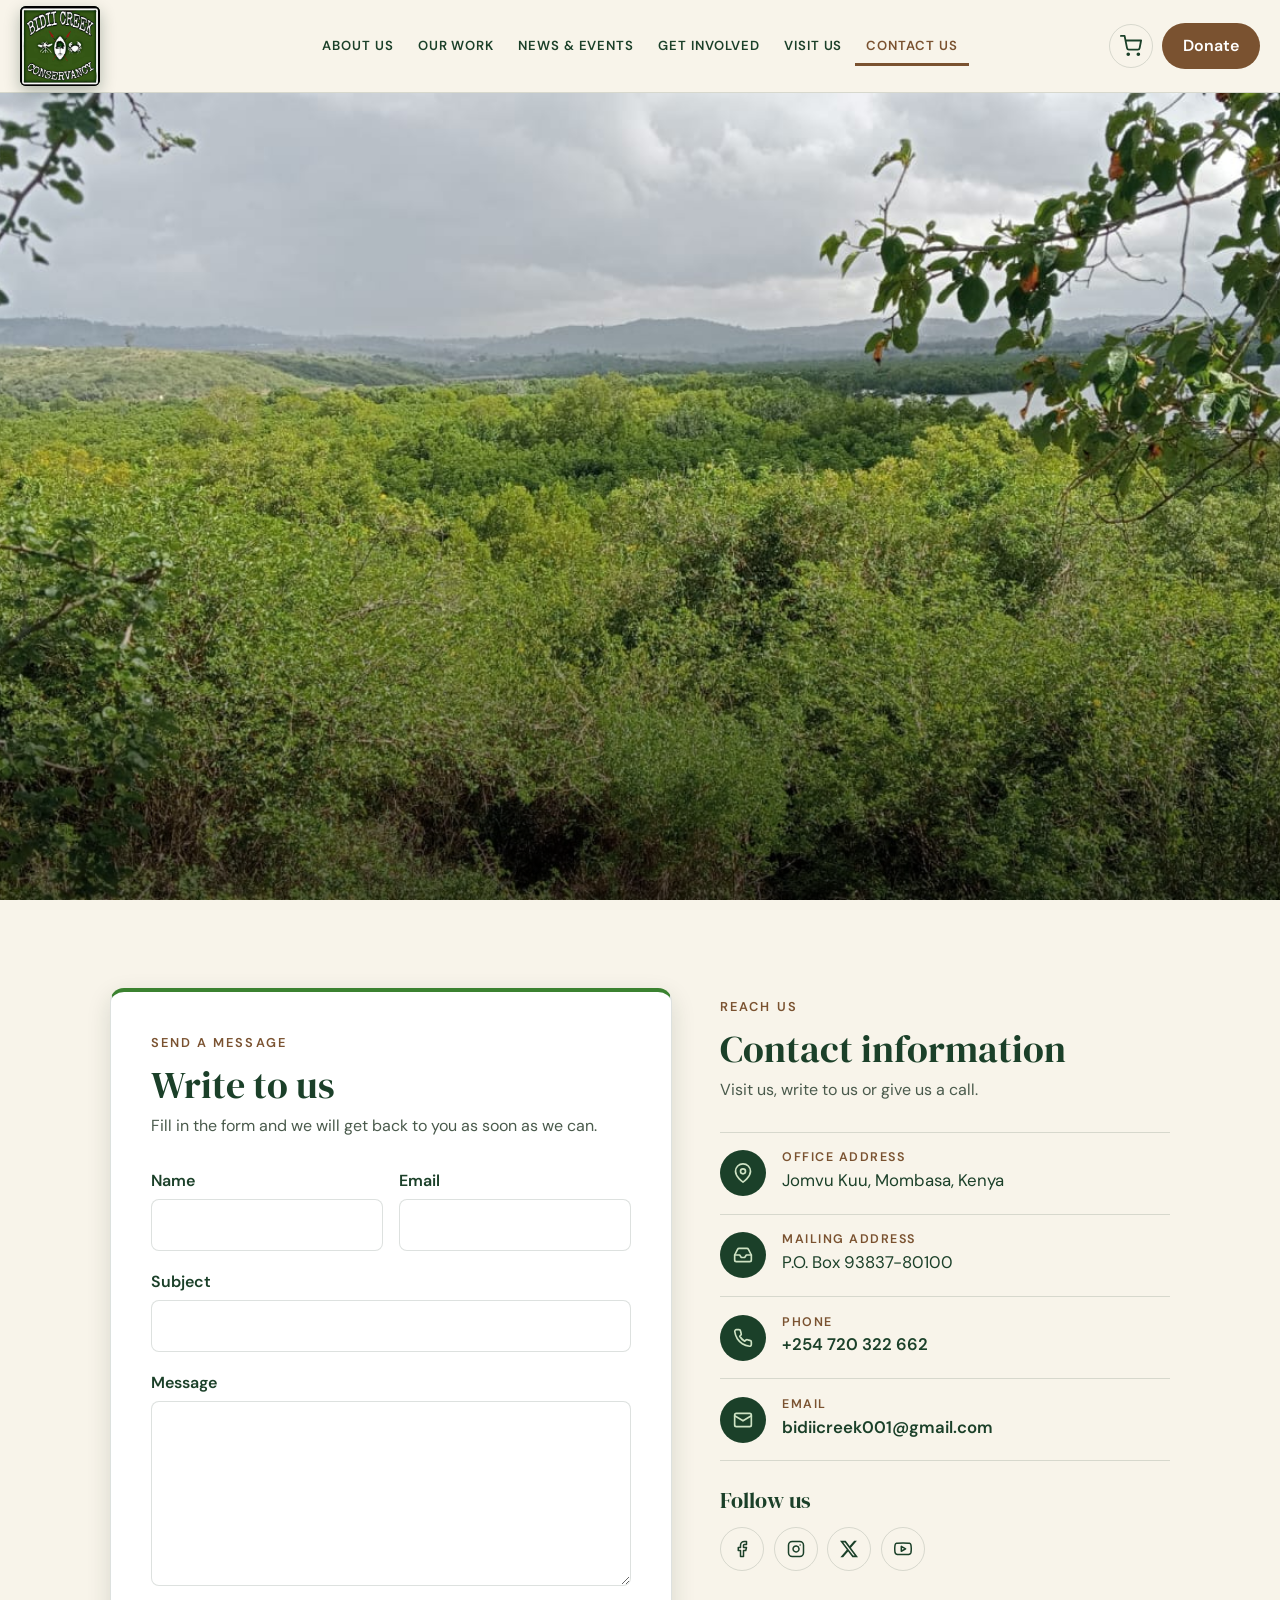
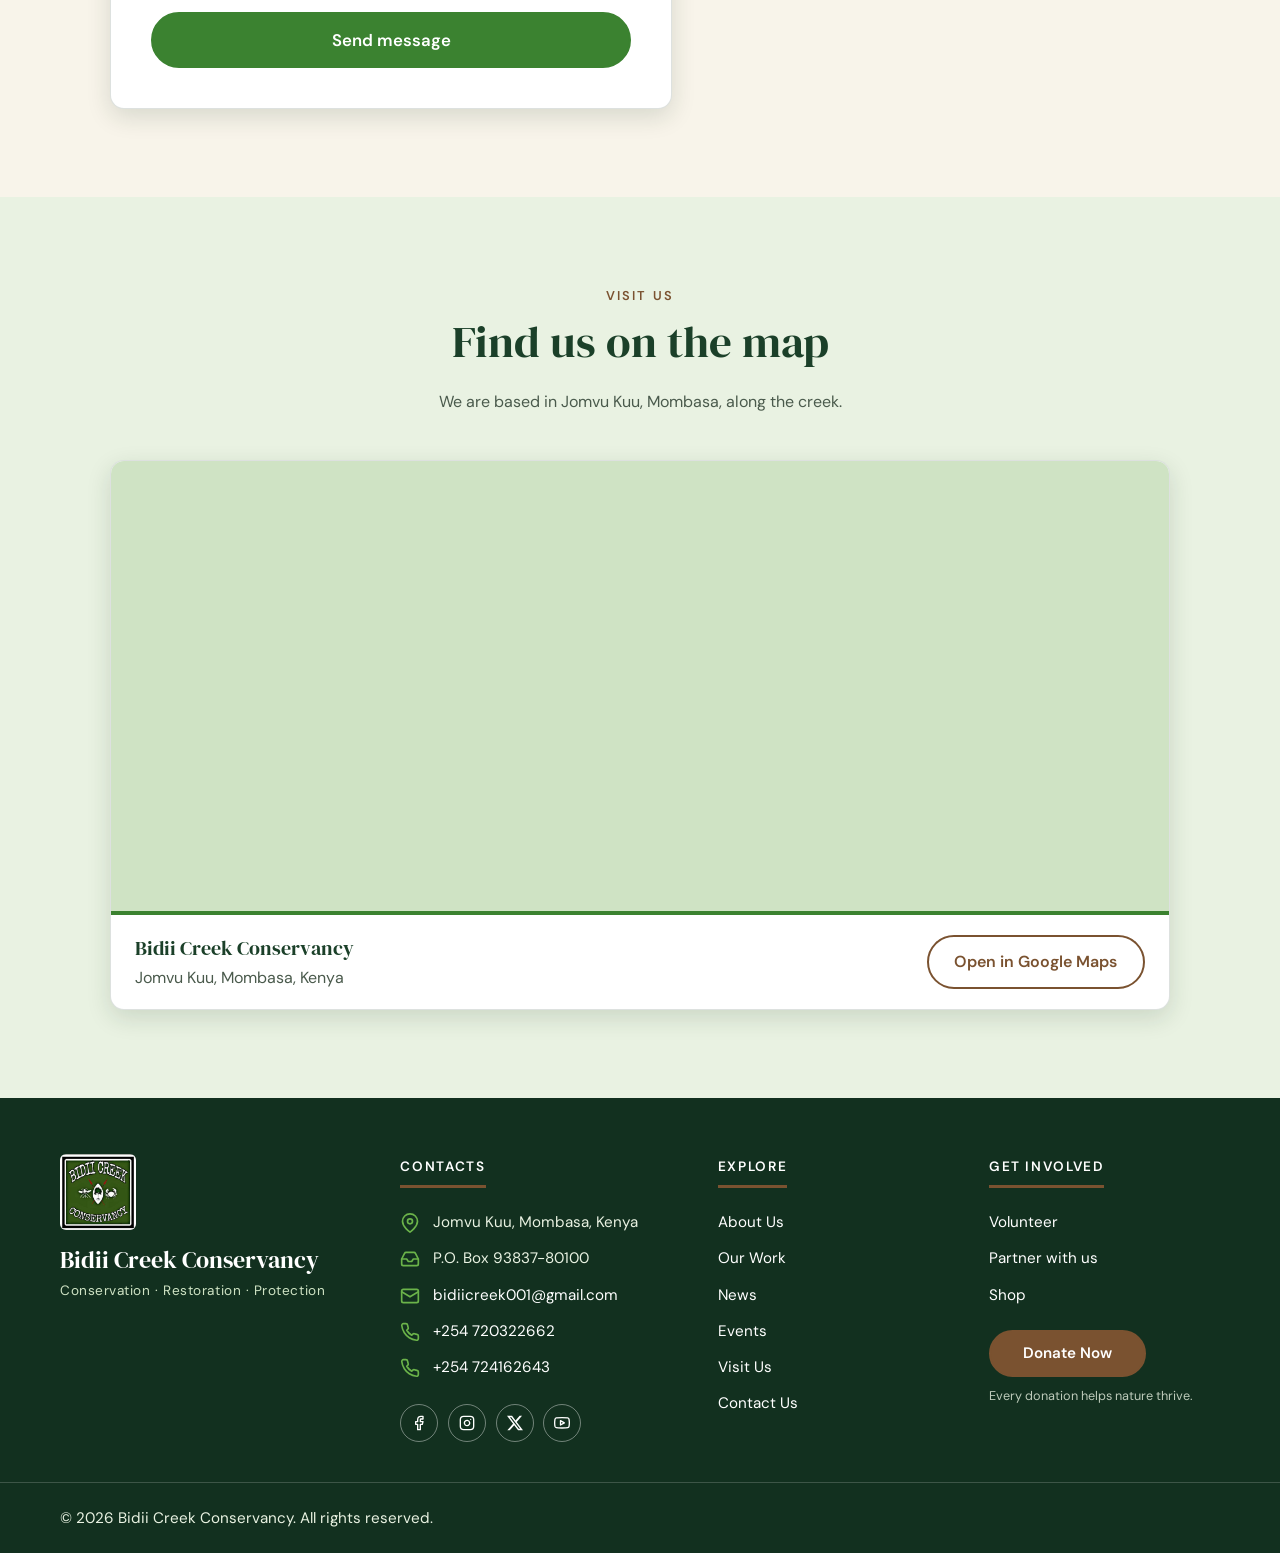
==== Pages/contact.html @ bdbdb1b0 "Add admin panel" ====
<!DOCTYPE html>
<html lang="en">
<head>
<meta charset="UTF-8">
<meta name="viewport" content="width=device-width, initial-scale=1">
<link rel="icon" href="../Images/Logo.jpeg" type="image/jpeg">
<title>Contact Us | Bidii Creek Conservancy</title>
<meta name="description" content="Get in touch with Bidii Creek Conservancy in Jomvu Kuu, Mombasa: send a message, call, email or find us on the map.">
<link rel="preconnect" href="https://fonts.googleapis.com">
<link rel="preconnect" href="https://fonts.gstatic.com" crossorigin>
<link href="https://fonts.googleapis.com/css2?family=DM+Sans:ital,opsz,wght@0,9..40,400;0,9..40,500;0,9..40,600;0,9..40,700;1,9..40,400&family=DM+Serif+Display:ital@0;1&display=swap" rel="stylesheet">
<link rel="stylesheet" href="../Bidii style.css">
<link rel="stylesheet" href="../CSS/contact.css">
</head>
<body>

<!-- Header is filled in by Bidii-script.js (same menu on every page) -->
<header class="site"></header>

<main id="main">

  <!-- ===================================================
       1. HERO (full screen, styled in Bidii-style.css)
       =================================================== -->
  <section class="page-hero" style="background-image: url('../Images/Heros slideshows/H\ index8.jpg');" aria-label="Contact us hero image">
  </section>


  <!-- ===================================================
       2. WRITE TO US (left) + CONTACT INFORMATION (right)
       =================================================== -->
  <section class="section" id="contact" aria-label="Contact us">
    <div class="container">
      <div class="contact-split">

        <!-- LEFT: message form -->
        <div class="form-card" id="write">
          <p class="eyebrow">Send a message</p>
          <h2>Write to us</h2>
          <p class="lead">Fill in the form and we will get back to you as soon as we can.</p>

          <form id="contactForm" novalidate>
            <div class="form-grid">
              <div class="field">
                <label for="cName">Name</label>
                <input id="cName" name="name" type="text" autocomplete="name" required>
              </div>
              <div class="field">
                <label for="cEmail">Email</label>
                <input id="cEmail" name="email" type="email" autocomplete="email" required>
              </div>
              <div class="field wide">
                <label for="cSubject">Subject</label>
                <input id="cSubject" name="subject" type="text" required>
              </div>
              <div class="field wide">
                <label for="cMessage">Message</label>
                <textarea id="cMessage" name="message" rows="6" required></textarea>
              </div>
            </div>

            <!-- Spam trap: real visitors never see or fill this -->
            <div class="hp" aria-hidden="true">
              <label>Leave this empty <input id="cWebsite" name="website" tabindex="-1" autocomplete="off"></label>
            </div>

            <button type="submit" class="btn green send-btn" id="cSend">Send message</button>
          </form>

          <div class="form-status" id="cStatus" role="status" aria-live="polite" tabindex="-1" hidden></div>
        </div>

        <!-- RIGHT: contact information
             EDIT: these details (they are also in the footer, in Bidii-script.js) -->
        <aside class="contact-info" id="info" aria-labelledby="info-title">
          <p class="eyebrow">Reach us</p>
          <h2 id="info-title">Contact information</h2>
          <p class="lead">Visit us, write to us or give us a call.</p>

          <ul class="info-list">
            <li class="info-item">
              <span class="info-icon"><svg viewBox="0 0 24 24" fill="none" stroke="currentColor" stroke-width="2" stroke-linecap="round" stroke-linejoin="round" aria-hidden="true"><path d="M21 10c0 7-9 13-9 13s-9-6-9-13a9 9 0 0 1 18 0z"/><circle cx="12" cy="10" r="3"/></svg></span>
              <div>
                <h3>Office address</h3>
                <p>Jomvu Kuu, Mombasa, Kenya</p>
              </div>
            </li>
            <li class="info-item">
              <span class="info-icon"><svg viewBox="0 0 24 24" fill="none" stroke="currentColor" stroke-width="2" stroke-linecap="round" stroke-linejoin="round" aria-hidden="true"><path d="M22 12h-6l-2 3h-4l-2-3H2"/><path d="M5.45 5.11 2 12v6a2 2 0 0 0 2 2h16a2 2 0 0 0 2-2v-6l-3.45-6.89A2 2 0 0 0 16.76 4H7.24a2 2 0 0 0-1.79 1.11z"/></svg></span>
              <div>
                <h3>Mailing address</h3>
                <p>P.O. Box 93837-80100</p>
              </div>
            </li>
            <li class="info-item">
              <span class="info-icon"><svg viewBox="0 0 24 24" fill="none" stroke="currentColor" stroke-width="2" stroke-linecap="round" stroke-linejoin="round" aria-hidden="true"><path d="M22 16.92v3a2 2 0 0 1-2.18 2 19.79 19.79 0 0 1-8.63-3.07 19.5 19.5 0 0 1-6-6 19.79 19.79 0 0 1-3.07-8.67A2 2 0 0 1 4.11 2h3a2 2 0 0 1 2 1.72 12.84 12.84 0 0 0 .7 2.81 2 2 0 0 1-.45 2.11L8.09 9.91a16 16 0 0 0 6 6l1.27-1.27a2 2 0 0 1 2.11-.45 12.84 12.84 0 0 0 2.81.7A2 2 0 0 1 22 16.92z"/></svg></span>
              <div>
                <h3>Phone</h3>
                <p><a href="tel:+254720322662">+254 720 322 662</a></p>
              </div>
            </li>
            <li class="info-item">
              <span class="info-icon"><svg viewBox="0 0 24 24" fill="none" stroke="currentColor" stroke-width="2" stroke-linecap="round" stroke-linejoin="round" aria-hidden="true"><rect x="2" y="4" width="20" height="16" rx="2"/><path d="m22 7-10 6L2 7"/></svg></span>
              <div>
                <h3>Email</h3>
                <p><a href="mailto:bidiicreek001@gmail.com" id="contactEmail">bidiicreek001@gmail.com</a></p>
              </div>
            </li>
          </ul>

          <div class="socials">
            <h3>Follow us</h3>
            <div class="social-row">
              <a href="https://www.facebook.com/share/1G1g6UHspr/" target="_blank" rel="noopener" aria-label="Facebook">
                <svg viewBox="0 0 24 24" fill="none" stroke="currentColor" stroke-width="2" stroke-linecap="round" stroke-linejoin="round" aria-hidden="true"><path d="M18 2h-3a5 5 0 0 0-5 5v3H7v4h3v8h4v-8h3l1-4h-4V7a1 1 0 0 1 1-1h3z"/></svg>
              </a>
              <a href="https://www.instagram.com/bidii_creek_conservancy" target="_blank" rel="noopener" aria-label="Instagram">
                <svg viewBox="0 0 24 24" fill="none" stroke="currentColor" stroke-width="2" stroke-linecap="round" stroke-linejoin="round" aria-hidden="true"><rect x="2" y="2" width="20" height="20" rx="5"/><path d="M16 11.37A4 4 0 1 1 12.63 8 4 4 0 0 1 16 11.37z"/><path d="M17.5 6.5h.01"/></svg>
              </a>
              <a href="https://x.com/BidiiCreek" target="_blank" rel="noopener" aria-label="X">
                <svg viewBox="0 0 24 24" aria-hidden="true"><path fill="currentColor" d="M18.901 1.153h3.68l-8.04 9.19L24 22.846h-7.406l-5.8-7.584-6.638 7.584H.474l8.6-9.83L0 1.154h7.594l5.243 6.932ZM17.61 20.644h2.039L6.486 3.24H4.298Z"/></svg>
              </a>
              <a href="https://youtube.com/@bidiicreek" target="_blank" rel="noopener" aria-label="YouTube">
                <svg viewBox="0 0 24 24" fill="none" stroke="currentColor" stroke-width="2" stroke-linecap="round" stroke-linejoin="round" aria-hidden="true"><path d="M22.54 6.42a2.78 2.78 0 0 0-1.94-2C18.88 4 12 4 12 4s-6.88 0-8.6.46a2.78 2.78 0 0 0-1.94 2A29 29 0 0 0 1 11.75a29 29 0 0 0 .46 5.33A2.78 2.78 0 0 0 3.4 19c1.72.46 8.6.46 8.6.46s6.88 0 8.6-.46a2.78 2.78 0 0 0 1.94-2 29 29 0 0 0 .46-5.25 29 29 0 0 0-.46-5.33z"/><path d="m9.75 15.02 5.75-3.27-5.75-3.27z"/></svg>
              </a>
            </div>
          </div>
        </aside>

      </div>
    </div>
  </section>


  <!-- ===================================================
       3. LOCATION AND MAP
       EDIT: to pin your exact spot, open Google Maps, find the
       office, choose Share > Embed a map, and paste its src below.
       =================================================== -->
  <section class="section alt" id="location" aria-labelledby="map-title">
    <div class="container">

      <div class="section-head">
        <p class="eyebrow">Visit us</p>
        <h2 id="map-title">Find us on the map</h2>
        <p>We are based in Jomvu Kuu, Mombasa, along the creek.</p>
      </div>

      <div class="map-card">
        <iframe
          class="map-frame"
          title="Map showing Bidii Creek Conservancy in Jomvu Kuu, Mombasa"
          src="https://maps.app.goo.gl/55TT4dDpk4FAr58h6"
          loading="lazy"
          referrerpolicy="no-referrer-when-downgrade"
          allowfullscreen></iframe>
        <div class="map-bar">
          <p><strong>Bidii Creek Conservancy</strong><br>Jomvu Kuu, Mombasa, Kenya</p>
          <a class="btn outline" href="https://maps.app.goo.gl/55TT4dDpk4FAr58h6" target="_blank" rel="noopener">Open in Google Maps</a>
        </div>
      </div>

    </div>
  </section>

</main>

<!-- Footer is added by Bidii-script.js (same footer on every page) -->

<script src="../Bidii script.js"></script>
<script>
/* ==========================================================
   CONTACT PAGE SCRIPT
   Checks the message form, then sends it.
   ========================================================== */
(function () {
  "use strict";

  /* The address messages go to (keep it the same as the email above) */
  var EMAIL = "bidiicreek001@gmail.com";

  /* Optional: paste a form-service address here (for example a Formspree
     endpoint like "https://formspree.io/f/xxxxxxx") so messages arrive in your
     inbox directly. While it is empty, the form opens the visitor's email app. */
  var FORM_ENDPOINT = "";

  function $(id) { return document.getElementById(id); }

  var form = $("contactForm");
  var statusBox = $("cStatus");
  var sendBtn = $("cSend");

  /* ---------- Messages ---------- */
  function showStatus(message, isError) {
    statusBox.textContent = message;
    statusBox.classList.toggle("error", !!isError);
    statusBox.hidden = false;
    statusBox.focus({ preventScroll: true });
  }

  /* Error message under a field (same style as the shop and donate pages) */
  function setError(input, message) {
    var field = input.closest(".field");
    var old = field.querySelector(".msg");
    if (old) old.remove();
    field.classList.toggle("error", !!message);
    input.setAttribute("aria-invalid", message ? "true" : "false");
    if (message) {
      var msg = document.createElement("div");
      msg.className = "msg";
      msg.id = input.id + "-error";
      msg.textContent = message;
      field.appendChild(msg);
      input.setAttribute("aria-describedby", msg.id);
    } else {
      input.removeAttribute("aria-describedby");
    }
  }

  /* Clear a field's error as soon as it is fixed */
  form.addEventListener("input", function (e) {
    var field = e.target.closest(".field");
    if (field && field.classList.contains("error")) setError(e.target, "");
  });

  /* ---------- Send ---------- */
  form.addEventListener("submit", function (e) {
    e.preventDefault();
    statusBox.hidden = true;

    var f = form.elements;
    var data = {
      name: f["name"].value.trim(),
      email: f["email"].value.trim(),
      subject: f["subject"].value.trim(),
      message: f["message"].value.trim()
    };

    var ok = true;
    function check(input, isBad, message) {
      setError(input, isBad ? message : "");
      if (isBad) ok = false;
    }
    check(f["name"], data.name.length < 2, "Please enter your name.");
    check(f["email"], !/^[^\s@]+@[^\s@]+\.[^\s@]+$/.test(data.email), "Please enter a valid email address.");
    check(f["subject"], !data.subject, "Please add a subject.");
    check(f["message"], data.message.length < 10, "Please write a message (at least 10 characters).");
    if (!ok) { form.querySelector("[aria-invalid='true']").focus(); return; }

    // Spam trap: bots fill the hidden field. Pretend it worked and drop it.
    if (f["website"].value) { showStatus("Thank you! Your message has been sent."); form.reset(); return; }

    // No form service yet: open the visitor's email app with the message ready
    if (!FORM_ENDPOINT) {
      window.location.href = "mailto:" + EMAIL +
        "?subject=" + encodeURIComponent(data.subject) +
        "&body=" + encodeURIComponent(data.message + "\n\n- " + data.name + " (" + data.email + ")");
      showStatus("Your email app should now open with your message ready to send. If nothing happens, please email us directly at " + EMAIL + ".");
      return;
    }

    // Form service connected: send the message straight to the inbox
    sendBtn.disabled = true;
    sendBtn.textContent = "Sending…";
    fetch(FORM_ENDPOINT, {
      method: "POST",
      headers: { "Accept": "application/json", "Content-Type": "application/json" },
      body: JSON.stringify(data)
    }).then(function (r) {
      if (!r.ok) throw new Error("bad response");
      showStatus("Thank you, " + data.name.split(" ")[0] + "! Your message has been sent and we will reply soon.");
      form.reset();
    }).catch(function () {
      showStatus("Sorry, we could not send your message. Please try again, or email us at " + EMAIL + ".", true);
    }).then(function () {
      sendBtn.disabled = false;
      sendBtn.textContent = "Send message";
    });
  });
})();
</script>
</body>
</html>
---- Bidii style.css ----
/* ==========================================================
   Bidii Creek Conservancy – shared stylesheet
   Fonts:   DM Serif Display (headings), DM Sans (body)
   Palette: forest green, leaf green, soft green,
            warm off-white, earthy brown
   ========================================================== */

:root {
  /* Forest green */
  --forest-900: #12301f;
  --forest-800: #1b4029;
  --forest-700: #23512f;
  /* Leaf green */
  --leaf: #3b8230;
  --leaf-bright: #6bb34a;
  /* Soft green */
  --mint: #cfe3c4;
  --mint-soft: #e9f2e2;
  /* Earthy brown */
  --bark: #7a5230;
  --bark-dark: #5f3e22;
  --clay: #a8743f;
  /* Warm off-white */
  --paper: #f8f4ea;
  --white: #ffffff;

  --ink: #1c2a1f;
  --ink-soft: #4a5a4c;
  --line: rgba(18, 48, 31, .14);

  --font-head: "DM Serif Display", Georgia, serif;
  --font-body: "DM Sans", system-ui, sans-serif;
  --header-h: 92px;
  --radius: 10px;
  --shadow: 0 8px 24px rgba(18, 48, 31, .14);

  /* Every hero (home slideshow, page heroes, shop) fills the screen below the header */
  --hero-h: calc(100vh - var(--header-h) - 1px);
  --hero-h-mobile: calc(100svh - var(--header-h) - 1px);   /* allows for phone address bars */
  --hero-min: 480px;                                      /* never shorter than this */
}

*, *::before, *::after { box-sizing: border-box; }
html { scroll-behavior: smooth; scroll-padding-top: calc(var(--header-h) + 12px); }
body {
  margin: 0;
  font-family: var(--font-body);
  font-size: 1rem;
  line-height: 1.65;
  color: var(--ink);
  background: var(--paper);
}
img { max-width: 100%; display: block; }
a { color: var(--forest-700); }
[hidden] { display: none !important; }   /* anything the scripts hide stays hidden */
h1, h2, h3, h4 {
  font-family: var(--font-head); font-weight: 400;
  line-height: 1.15; color: var(--forest-800); margin: 0 0 .5em;
}
p { margin: 0 0 1em; }

:focus-visible { outline: 3px solid var(--clay); outline-offset: 3px; }

.skip-link {
  position: absolute; left: 12px; top: -60px; z-index: 200;
  background: var(--bark); color: var(--white);
  padding: .6rem 1rem; border-radius: 0 0 var(--radius) var(--radius);
  text-decoration: none; transition: top .2s;
}
.skip-link:focus { top: 0; }

.sr-only {
  position: absolute; width: 1px; height: 1px; padding: 0; margin: -1px;
  overflow: hidden; clip: rect(0 0 0 0); white-space: nowrap; border: 0;
}

/* ---------- Header & navigation ---------- */
header.site {
  position: sticky; top: 0; z-index: 100;
  min-height: calc(var(--header-h) + 1px);  /* stops the page jumping while the header loads */
  background: var(--paper);
  border-bottom: 1px solid var(--line);
  transition: box-shadow .25s;
}
header.site.scrolled { box-shadow: var(--shadow); }

.nav {
  max-width: 1280px; margin: 0 auto;
  min-height: var(--header-h);
  padding: 0 1.25rem;
  display: flex; align-items: center; gap: 1.25rem;
}
.brand {
  display: flex; align-items: center; align-self: stretch;
  margin-right: auto;
}
.logo-circle {
  width: 80px; height: 80px; margin: 6px 0; flex: none;
  border-radius: 6px; overflow: hidden;
  background: var(--forest-900);
  box-shadow: 0 6px 16px rgba(18, 48, 31, .3);
  display: grid; place-items: center;
}
.brand-icon {
  width: 100%; height: 100%; object-fit: cover;
  transform: scale(1.08);       /* trims the white margin around the logo */
}

.nav-menu ul { list-style: none; margin: 0; padding: 0; }
#navMenu { display: flex; align-items: center; gap: .1rem; }
#navMenu > li { position: relative; }
#navMenu a.link {
  display: block; padding: .6rem .7rem;
  font-family: var(--font-body); font-weight: 600; font-size: .82rem;
  letter-spacing: .07em; text-decoration: none; white-space: nowrap;
  color: var(--forest-800); border-radius: 6px;
  transition: color .2s, background .2s;
}
#navMenu a.link:hover { color: var(--bark); background: var(--mint-soft); }
#navMenu a.link.active { color: var(--bark); box-shadow: inset 0 -3px 0 var(--bark); border-radius: 0; }

.dropdown-menu {
  position: absolute; left: 0; top: 100%;
  min-width: 230px; padding: .5rem 0 !important;
  background: var(--white); border: 1px solid var(--line);
  border-top: 3px solid var(--leaf);
  border-radius: 0 0 var(--radius) var(--radius);
  box-shadow: var(--shadow);
  opacity: 0; visibility: hidden; transform: translateY(8px);
  transition: opacity .2s, transform .2s, visibility .2s;
}
#navMenu li:hover > .dropdown-menu,
#navMenu li:focus-within > .dropdown-menu,
#navMenu li.open > .dropdown-menu { opacity: 1; visibility: visible; transform: none; }
#navMenu .dropdown-menu a.link {
  font-weight: 500; font-size: .93rem; letter-spacing: 0;
  padding: .5rem 1rem; border-radius: 0;
}

/* Shop + Donate group (top right) */
.nav-actions { display: flex; align-items: center; gap: .6rem; }

.cart-btn {
  position: relative; width: 44px; height: 44px; border-radius: 50%;
  display: grid; place-items: center;
  color: var(--forest-800); border: 1.5px solid var(--line);
  transition: background .2s, color .2s, border-color .2s;
}
.cart-btn:hover { background: var(--mint-soft); color: var(--bark); border-color: var(--bark); }
.cart-btn svg { width: 22px; height: 22px; }
.cart-count {
  position: absolute; top: -5px; right: -5px;
  min-width: 20px; height: 20px; padding: 0 5px; border-radius: 999px;
  background: var(--bark); color: var(--white);
  font: 600 .72rem/20px var(--font-body); text-align: center;
  border: 2px solid var(--paper); box-sizing: content-box;
}

.donate-btn {
  background: var(--bark); color: var(--white);
  padding: .6rem 1.3rem; border-radius: 999px;
  font-family: var(--font-body); font-weight: 600; text-decoration: none;
  transition: background .2s, transform .2s;
}
.donate-btn:hover { background: var(--bark-dark); transform: translateY(-1px); }

.nav-toggle {
  display: none; width: 44px; height: 44px; padding: 0;
  background: none; border: 0; cursor: pointer;
  flex-direction: column; justify-content: center; align-items: center; gap: 5px;
}
.nav-toggle span {
  width: 24px; height: 2px; background: var(--forest-800); border-radius: 2px;
  transition: transform .25s, opacity .2s;
}
.nav-toggle[aria-expanded="true"] span:nth-child(1) { transform: translateY(7px) rotate(45deg); }
.nav-toggle[aria-expanded="true"] span:nth-child(2) { opacity: 0; }
.nav-toggle[aria-expanded="true"] span:nth-child(3) { transform: translateY(-7px) rotate(-45deg); }

/* Desktop: logo left, menu centred, Shop + Donate right */
@media (min-width: 1081px) {
  .nav {
    display: grid;
    grid-template-columns: 1fr auto 1fr;
    align-items: center;
  }
  .brand { justify-self: start; margin-right: 0; }
  .nav-menu { justify-self: center; }
  .nav-actions { justify-self: end; }
  /* GET INVOLVED is near the right edge: open its dropdown leftwards */
  #navMenu > li:nth-last-child(-n+3) > .dropdown-menu { left: auto; right: 0; }
}

/* Mobile and tablet menu (keep 1080px in step with mobileQuery in Bidii-script.js) */
@media (max-width: 1080px) {
  :root { --header-h: 78px; }
  .nav { gap: .75rem; }
  .logo-circle { width: 70px; height: 70px; margin: 4px 0; }
  .nav-toggle { display: flex; order: 3; }
  .nav-actions { order: 2; }
  .donate-btn { padding: .5rem 1rem; }
  .nav-menu {
    position: absolute; top: 100%; left: 0; right: 0;
    background: var(--paper); border-bottom: 1px solid var(--line);
    max-height: 0; overflow: hidden; transition: max-height .35s ease;
  }
  .nav-menu.open { max-height: 80vh; overflow-y: auto; box-shadow: var(--shadow); }
  #navMenu { flex-direction: column; align-items: stretch; padding: .5rem 1.25rem 1rem; }
  #navMenu a.link { font-size: .9rem; padding: .75rem .8rem; }
  #navMenu a.link.active { box-shadow: none; background: var(--mint-soft); border-radius: 6px; }
  .dropdown-menu {
    position: static; opacity: 1; visibility: visible; transform: none;
    box-shadow: none; border: 0; border-left: 3px solid var(--mint);
    border-radius: 0; margin-left: .8rem; background: transparent;
    display: none;
  }
  #navMenu li.open > .dropdown-menu { display: block; }
  #navMenu li:hover > .dropdown-menu { display: none; }
  #navMenu li.open:hover > .dropdown-menu { display: block; }
}

/* ---------- Slideshow ---------- */
.slider { position: relative; background: var(--forest-900); }

.slides {
  position: relative; overflow: hidden;
  min-height: var(--hero-min);
  height: var(--hero-h);
  height: var(--hero-h-mobile);
}

.slide {
  position: absolute; inset: 0;
  opacity: 0; visibility: hidden;
  transition: opacity .9s ease, visibility .9s;
}
.slide.is-active { opacity: 1; visibility: visible; z-index: 1; }

.slide img { width: 100%; height: 100%; object-fit: cover; }
.slide::after {
  content: ""; position: absolute; inset: 0;
  background: linear-gradient(to top, rgba(0,0,0,.55) 0%, rgba(0,0,0,.25) 28%, rgba(0,0,0,0) 55%);
}

.slide-text {
  position: absolute; z-index: 2; left: 0; right: 0; bottom: 0;
  max-width: 1200px; margin: 0 auto;
  padding: 0 clamp(1.25rem, 6vw, 5rem) 5rem;
  color: var(--white);
  display: flex; flex-direction: column; align-items: flex-start; gap: .9rem;
}
.slide-text h1,
.slide-text h2 {
  margin: 0; color: var(--white);
  font-size: clamp(2.2rem, 5.5vw, 4.2rem); line-height: 1.05;
  text-shadow: 0 2px 12px rgba(0,0,0,.4);
}
.slide-text p {
  margin: 0; max-width: 40ch;
  font-size: clamp(1rem, 2vw, 1.25rem); line-height: 1.6;
  text-shadow: 0 1px 8px rgba(0,0,0,.4);
}
.slide-text .slide-eyebrow {
  max-width: none; font-size: .82rem; font-weight: 600;
  letter-spacing: .18em; text-transform: uppercase; color: var(--mint);
}
.slide-text .slide-tagline {
  font-family: var(--font-head); font-style: italic;
  font-size: clamp(1.25rem, 2.6vw, 1.8rem); line-height: 1.3; color: var(--mint);
}
.slide-text .slide-mission { max-width: 54ch; font-size: clamp(.98rem, 1.6vw, 1.12rem); }
.slide-text a {
  display: inline-block; margin-top: .5rem;
  background: var(--leaf); color: var(--white);
  padding: .8rem 1.8rem; border-radius: 999px; text-decoration: none;
  font-family: var(--font-body); font-weight: 600; line-height: 1.2;
  transition: background .2s, transform .2s;
}
.slide-text a:hover { background: var(--bark); transform: translateY(-2px); }

.sl-btn {
  position: absolute; z-index: 5; top: 50%; transform: translateY(-50%);
  width: 46px; height: 46px; border-radius: 50%;
  border: 2px solid rgba(255,255,255,.85); background: rgba(18,48,31,.45);
  font-size: 0; color: var(--white); cursor: pointer;
  transition: background .2s;
}
.sl-btn:hover { background: var(--bark); }
.sl-btn::before {
  content: ""; position: absolute; top: 50%; left: 50%;
  width: 11px; height: 11px;
  border-top: 2.5px solid currentColor; border-right: 2.5px solid currentColor;
}
.sl-prev { left: 14px; }
.sl-next { right: 14px; }
.sl-prev::before { transform: translate(-30%, -50%) rotate(-135deg); }
.sl-next::before { transform: translate(-70%, -50%) rotate(45deg); }

.sl-dots {
  position: absolute; z-index: 5; left: 0; right: 0; bottom: 1.5rem;
  display: flex; justify-content: center; gap: 14px;
}
.sl-dots button {
  width: 13px; height: 13px; padding: 0; border-radius: 50%;
  border: 2px solid var(--white); background: transparent; cursor: pointer;
  transition: background .2s, transform .2s;
}
.sl-dots button.is-active { background: var(--white); transform: scale(1.1); }

@media (max-width: 700px) {
  .sl-btn { display: none; }      /* swipe instead on phones */
  .slide-text { padding-bottom: 4rem; }
}

/* ---------- Quick actions ---------- */
.quick-actions {
  display: grid; grid-template-columns: repeat(3, 1fr);
  background: var(--mint);
}
.action-card { border-right: 1px solid rgba(18,48,31,.12); }
.action-card:last-child { border-right: 0; }
.action-card a {
  display: flex; flex-direction: column; align-items: center; justify-content: center;
  gap: .15rem; min-height: 160px; padding: 1.75rem 1rem; text-align: center;
  text-decoration: none; color: var(--forest-900);
  transition: background .25s, color .25s;
}
.action-card a:hover { background: var(--forest-700); color: var(--white); }
.action-card a:hover p { color: var(--mint-soft); }
.action-icon { display: grid; place-items: center; height: 40px; margin-bottom: .6rem; color: var(--leaf); }
.action-card a:hover .action-icon { color: var(--mint); }
.action-icon svg { width: 34px; height: 34px; }
.action-card h2 { font-size: 1.5rem; margin: 0; color: inherit; }
.action-card p { margin: 0; font-size: .95rem; color: var(--ink-soft); }

@media (max-width: 600px) {
  .action-card a { min-height: 130px; padding: 1.25rem .5rem; }
  .action-card h2 { font-size: 1.2rem; }
  .action-card p { font-size: .82rem; }
}

/* ---------- Shared building blocks ---------- */
.container { max-width: 1100px; margin: 0 auto; padding: 0 1.25rem; }
.section { padding: clamp(3rem, 7vw, 5.5rem) 0; }
.section.alt { background: var(--mint-soft); }

.eyebrow {
  margin: 0 0 .6rem; font-size: .8rem; font-weight: 600;
  letter-spacing: .16em; text-transform: uppercase; color: var(--bark);
}
.section h2,
.section-head h2 { font-size: clamp(1.9rem, 4vw, 2.8rem); }
.section-head { max-width: 640px; margin: 0 auto 2.75rem; text-align: center; }
.section-head p:last-child { margin-bottom: 0; color: var(--ink-soft); }
.section-head.on-dark h2 { color: var(--white); }
.section-head.on-dark .eyebrow { color: var(--mint); }
.section-foot { margin: 2.5rem 0 0; text-align: center; }

.date { display: block; margin-bottom: .35rem; font-size: .82rem; font-weight: 600; letter-spacing: .04em; color: var(--bark); }
.tag {
  display: inline-block; margin: 0 0 .7rem; padding: .2rem .7rem; border-radius: 999px;
  background: var(--mint-soft); color: var(--forest-700);
  font-size: .75rem; font-weight: 600; letter-spacing: .08em; text-transform: uppercase;
}
.more-link {
  display: inline-block; margin-top: 1.5rem; font-weight: 600;
  text-decoration: none; color: var(--forest-700);
  border-bottom: 2px solid var(--leaf-bright); padding-bottom: 2px;
  transition: color .2s, border-color .2s;
}
.more-link:hover { color: var(--bark); border-color: var(--bark); }

.card-grid { display: grid; gap: 1.5rem; grid-template-columns: repeat(auto-fit, minmax(250px, 1fr)); }
.card {
  background: var(--white); border: 1px solid var(--line);
  border-radius: var(--radius); padding: 1.5rem;
  transition: transform .2s, box-shadow .2s;
}
.card:hover { transform: translateY(-3px); box-shadow: var(--shadow); }
.card img { border-radius: 6px; margin-bottom: 1rem; width: 100%; aspect-ratio: 16/10; object-fit: cover; background: var(--mint); }
.card h3 { font-size: 1.35rem; }
.card p:last-child { margin-bottom: 0; }

.btn {
  display: inline-block; padding: .75rem 1.6rem; border-radius: 999px; border: 2px solid var(--bark);
  background: var(--bark); color: var(--white); font-family: var(--font-body); font-weight: 600;
  text-decoration: none; cursor: pointer; transition: background .2s, color .2s, border-color .2s;
}
.btn:hover { background: var(--bark-dark); border-color: var(--bark-dark); }
.btn.outline { background: transparent; color: var(--bark); }
.btn.outline:hover { background: var(--bark); color: var(--white); }
.btn.green { background: var(--leaf); border-color: var(--leaf); }
.btn.green:hover { background: var(--forest-700); border-color: var(--forest-700); }
.btn.light { background: var(--paper); border-color: var(--paper); color: var(--forest-800); }
.btn.light:hover { background: var(--mint); border-color: var(--mint); }
.btn.ghost { background: transparent; border-color: var(--paper); color: var(--paper); }
.btn.ghost:hover { background: var(--paper); color: var(--forest-800); }

/* ---------- Conservation statistics ---------- */
.stats {
  background: var(--forest-800); color: var(--white);
  padding: clamp(3rem, 7vw, 5rem) 0;
}
.stats-grid {
  list-style: none; margin: 0; padding: 0;
  display: grid; grid-template-columns: repeat(3, 1fr);
  border-top: 1px solid rgba(255,255,255,.16);
  border-left: 1px solid rgba(255,255,255,.16);
}
.stat {
  display: flex; flex-direction: column; align-items: center; gap: .4rem;
  padding: 2rem 1rem; text-align: center;
  border-right: 1px solid rgba(255,255,255,.16);
  border-bottom: 1px solid rgba(255,255,255,.16);
}
.stat-number {
  font-family: var(--font-head); line-height: 1;
  font-size: clamp(2.2rem, 5vw, 3.4rem); color: var(--mint);
  font-variant-numeric: tabular-nums;
}
.stat-unit { margin-left: .2em; font-size: .5em; color: var(--leaf-bright); }
.stat-label { max-width: 22ch; font-size: .95rem; color: var(--mint-soft); }

@media (max-width: 700px) {
  .stats-grid { grid-template-columns: 1fr 1fr; }
  .stat { padding: 1.5rem .75rem; }
}

/* ---------- Introduction ---------- */
.intro-grid {
  display: grid; grid-template-columns: 1fr 1fr;
  gap: clamp(2rem, 5vw, 4rem); align-items: center;
}
.intro-media { position: relative; }
.intro-media::before {           /* earthy brown offset frame behind the photo */
  content: ""; position: absolute; inset: 1rem -1rem -1rem 1rem;
  border: 2px solid var(--bark); border-radius: var(--radius);
}
.intro-media img {
  position: relative; width: 100%; aspect-ratio: 4/3; object-fit: cover;
  border-radius: var(--radius); background: var(--mint);
}
.intro-text .btn { margin-top: .5rem; }

@media (max-width: 800px) {
  .intro-grid { grid-template-columns: 1fr; }
  .intro-media { margin-right: 1rem; }
}

/* ---------- Featured projects ---------- */
.project-grid { display: grid; gap: 1.5rem; grid-template-columns: repeat(6, 1fr); }
.project-card {
  grid-column: span 2;
  display: flex; flex-direction: column; position: relative;
  background: var(--white); border: 1px solid var(--line);
  border-radius: var(--radius); overflow: hidden;
  transition: transform .2s, box-shadow .2s;
}
.project-card:nth-child(-n+2) { grid-column: span 3; }   /* first two are larger */
.project-card:hover { transform: translateY(-3px); box-shadow: var(--shadow); }
.project-card img { width: 100%; aspect-ratio: 16/10; object-fit: cover; background: var(--mint); }
.project-card:nth-child(-n+2) img { aspect-ratio: 16/9; }
.project-body { padding: 1.4rem 1.5rem 1.6rem; }
.project-body h3 { font-size: 1.4rem; }
.project-body h3 a { color: inherit; text-decoration: none; }
.project-body h3 a::after { content: ""; position: absolute; inset: 0; }   /* whole card is clickable */
.project-card:hover h3 a { color: var(--bark); }
.project-body p:last-child { margin-bottom: 0; color: var(--ink-soft); }

@media (max-width: 900px) {
  .project-grid { grid-template-columns: 1fr 1fr; }
  .project-card, .project-card:nth-child(-n+2) { grid-column: span 1; }
  .project-card:first-child { grid-column: span 2; }
}
@media (max-width: 600px) {
  .project-grid { grid-template-columns: 1fr; }
  .project-card:first-child { grid-column: span 1; }
}

/* ---------- Latest news & upcoming events ---------- */
.news-events { display: grid; grid-template-columns: 1.7fr 1fr; gap: clamp(2rem, 5vw, 4rem); align-items: start; }

.news-list { display: grid; gap: 1.25rem; margin-top: 1.5rem; }
.news-item {
  position: relative;
  display: grid; grid-template-columns: 170px 1fr; gap: 1.25rem; align-items: center;
  background: var(--white); border: 1px solid var(--line);
  border-radius: var(--radius); overflow: hidden;
  transition: box-shadow .2s;
}
.news-item:hover { box-shadow: var(--shadow); }
.news-item img { width: 100%; height: 100%; min-height: 130px; object-fit: cover; background: var(--mint); }
.news-item > div { padding: 1rem 1.25rem 1rem 0; }
.news-item h3 { font-size: 1.25rem; margin-bottom: .3em; }
.news-item h3 a { color: inherit; text-decoration: none; }
.news-item h3 a::after { content: ""; position: absolute; inset: 0; }
.news-item:hover h3 a { color: var(--bark); }
.news-item p { margin: 0; font-size: .95rem; color: var(--ink-soft); }

.events {
  background: var(--white); border: 1px solid var(--line);
  border-top: 4px solid var(--leaf);
  border-radius: var(--radius); padding: 1.75rem 1.5rem;
}
.events h2 { font-size: clamp(1.6rem, 3vw, 2rem); }
.event-list { list-style: none; margin: 1.25rem 0 0; padding: 0; }
.event {
  display: flex; gap: 1rem; align-items: center;
  padding: 1rem 0; border-top: 1px solid var(--line);
}
.event-date {
  flex: none; width: 62px; padding: .5rem 0; border-radius: 8px;
  background: var(--forest-800); color: var(--mint-soft); text-align: center;
  font-size: .75rem; font-weight: 600; letter-spacing: .1em; text-transform: uppercase; line-height: 1.2;
}
.event-date span {
  display: block; font-family: var(--font-head); font-size: 1.6rem;
  letter-spacing: 0; color: var(--white); line-height: 1.1;
}
.event h3 { font-family: var(--font-body); font-weight: 600; font-size: 1.02rem; margin: 0 0 .15em; }
.event p { margin: 0; font-size: .88rem; color: var(--ink-soft); }

@media (max-width: 900px) {
  .news-events { grid-template-columns: 1fr; }
}
@media (max-width: 520px) {
  .news-item { grid-template-columns: 110px 1fr; gap: .9rem; }
  .news-item > div { padding: .8rem .9rem .8rem 0; }
  .news-item p { display: none; }
}
/* ---------- Partners ---------- */
.partners { background: var(--paper); }
.partners .section-head { max-width: 720px; }

.partner-grid {
  list-style: none; margin: 0; padding: 0;
  display: grid; gap: 1.25rem;
  grid-template-columns: repeat(auto-fit, minmax(160px, 1fr));
}
.partner {
  display: grid; place-items: center;
  height: 120px; padding: 1.25rem;
  background: var(--white); border: 1px solid var(--line);
  border-radius: var(--radius);
}
.partner img {
  max-width: 100%; max-height: 70px; width: auto; object-fit: contain;
}

@media (max-width: 600px) {
  .partner-grid { grid-template-columns: repeat(2, 1fr); gap: .9rem; }
  .partner { height: 96px; padding: 1rem; }
  .partner img { max-height: 56px; }
}
/* Activities in the creek: list inside the boat rides card */
.activity-list { list-style: none; margin: 0; padding: 0; }
.activity-list li {
  position: relative; padding: .45rem 0 .45rem 1.6rem;
  border-top: 1px solid var(--line); font-size: .95rem; color: var(--ink-soft);
}
.activity-list li::before {
  content: ""; position: absolute; left: .2rem; top: .95rem;
  width: 8px; height: 8px; border-radius: 50%; background: var(--leaf);
}
/* ---------- Page heroes (every page except home) ----------
   Full screen, like the home slideshow. Add a photo with:
   <section class="page-hero" style="background-image: url('../Images/your-photo.jpg')">
   Without a photo it shows a forest green gradient. */
.page-hero,
.shop-hero {
  position: relative;
  display: flex; flex-direction: column; justify-content: flex-end;
  min-height: var(--hero-min);
  height: var(--hero-h);
  height: var(--hero-h-mobile);
  padding-top: 3rem;
  padding-bottom: clamp(3rem, 7vw, 5rem);
  /* side padding lines the text up with the 1100px .container below */
  padding-left: max(1.25rem, calc((100% - 1100px) / 2 + 1.25rem));
  padding-right: max(1.25rem, calc((100% - 1100px) / 2 + 1.25rem));
  background-color: var(--forest-800);
  background-image: linear-gradient(135deg, var(--forest-800), var(--forest-700));
  background-size: cover; background-position: center;
  color: var(--white);
}
.page-hero::before,
.shop-hero::before {          /* light shadow along the bottom only, so the text stays readable */
  content: ""; position: absolute; inset: 0;
  background: linear-gradient(to top, rgba(0,0,0,.55) 0%, rgba(0,0,0,.25) 28%, rgba(0,0,0,0) 55%);
}
.page-hero > *,
.shop-hero > * { position: relative; z-index: 1; }
.page-hero h1,
.shop-hero h1 {
  margin: 0 0 .5rem; color: var(--white);
  font-size: clamp(2.2rem, 5.5vw, 4.2rem); line-height: 1.05;
  text-shadow: 0 2px 12px rgba(0,0,0,.35);
}
.page-hero p,
.shop-hero p {
  margin: 0; max-width: 54ch;
  font-size: clamp(1rem, 2vw, 1.25rem); color: var(--mint-soft);
}

/* Forms (donate, volunteer, membership, contact) */
form .field { margin-bottom: 1.1rem; }
label { display: block; font-weight: 600; margin-bottom: .3rem; color: var(--forest-800); }
input, select, textarea {
  width: 100%; padding: .75rem .9rem; font: inherit; color: var(--ink);
  background: var(--white); border: 1.5px solid var(--line); border-radius: 8px;
}
input:focus, select:focus, textarea:focus { outline: none; border-color: var(--leaf); box-shadow: 0 0 0 3px rgba(59,130,48,.2); }
.field.error input, .field.error textarea, .field.error select { border-color: #a33a2a; }
.field .msg { color: #a33a2a; font-size: .85rem; margin-top: .25rem; }

@media (prefers-reduced-motion: reduce) {
  *, *::before, *::after { transition-duration: .01ms !important; animation-duration: .01ms !important; scroll-behavior: auto !important; }
}

/* ---------- Site footer (injected by Bidii-script.js) ---------- */
.site-footer { background: var(--forest-900); color: var(--white); margin-top: 0; font-size: .95rem; }
.site-footer a { color: var(--white); text-decoration: none; transition: color .2s; }
.site-footer a:hover { color: var(--mint); text-decoration: underline; text-underline-offset: 3px; }
.footer-grid {
  max-width: 1200px; margin: 0 auto; padding: 3.5rem 1.25rem 2.5rem;
  display: grid; gap: 2.5rem; grid-template-columns: 1.3fr 1.2fr 1fr 1fr;
}
.footer-brand img {
  width: 76px; height: 76px; object-fit: cover; border-radius: 6px; margin-bottom: 1rem;
}
.footer-name { margin: 0 0 .3rem; font-family: var(--font-head); font-size: 1.5rem; line-height: 1.2; color: var(--white); }
.footer-tagline { margin: 0; color: var(--mint); font-size: .85rem; letter-spacing: .04em; }
.site-footer h3 {
  color: var(--white); font-family: var(--font-body); font-weight: 600; font-size: .85rem;
  text-transform: uppercase; letter-spacing: .12em; margin-bottom: 1.4rem;
  padding-bottom: .6rem; border-bottom: 3px solid var(--bark); display: inline-block;
}
.footer-list { list-style: none; margin: 0; padding: 0; }
.footer-list li { margin-bottom: .7rem; }
.footer-contact li { display: flex; gap: .8rem; align-items: flex-start; color: var(--mint-soft); }
.footer-contact svg { width: 20px; height: 20px; flex: none; margin-top: 3px; color: var(--leaf-bright); }
.footer-social { display: flex; gap: .6rem; margin-top: 1.5rem; }
.footer-social a {
  width: 38px; height: 38px; border-radius: 50%;
  border: 1px solid rgba(255,255,255,.4);
  display: grid; place-items: center; transition: background .2s, border-color .2s;
}
.footer-social a:hover { background: var(--bark); border-color: var(--bark); color: var(--white); text-decoration: none; }
.footer-social svg { width: 16px; height: 16px; }
.footer-donate { margin-top: 1.4rem; }
.footer-donate .btn { padding: .55rem 2rem; }
.footer-donate small { display: block; margin-top: .6rem; color: var(--mint-soft); opacity: .8; }
.footer-bottom { border-top: 1px solid rgba(255,255,255,.18); }
.footer-bottom-inner {
  max-width: 1200px; margin: 0 auto; padding: 1.4rem 1.25rem;
  display: flex; flex-wrap: wrap; gap: 1rem; justify-content: space-between; align-items: center;
}
.footer-bottom p { margin: 0; color: var(--mint-soft); }

.back-to-top {
  position: fixed; right: 18px; bottom: 18px; z-index: 90;
  width: 52px; height: 52px; border-radius: 50%;
  background: var(--leaf); color: var(--white);
  border: 4px solid var(--paper); box-shadow: var(--shadow);
  display: grid; place-items: center; cursor: pointer; padding: 0;
  opacity: 0; visibility: hidden; transform: translateY(12px);
  transition: opacity .25s, transform .25s, visibility .25s, background .2s;
}
.back-to-top.show { opacity: 1; visibility: visible; transform: none; }
.back-to-top:hover { background: var(--bark); }
.back-to-top svg { width: 22px; height: 22px; }

@media (max-width: 1000px) {
  .footer-grid { grid-template-columns: 1fr 1fr; }
}
@media (max-width: 600px) {
  .footer-grid { grid-template-columns: 1fr; gap: 2rem; padding-top: 2.5rem; }
  .footer-bottom-inner { flex-direction: column; text-align: center; }
}
/* ---------- Home page: Latest news and Upcoming events (filled from the data files) ---------- */
.news-thumb { width: 100%; height: 100%; min-height: 130px; background: var(--mint); }   /* when a news photo is missing */
.event { position: relative; }
.event h3 a { color: inherit; text-decoration: none; }
.event h3 a::after { content: ""; position: absolute; inset: 0; }                          /* whole row is clickable */
.event:hover h3 a { color: var(--bark); }
.event p.tba { font-style: italic; }
.feed-note { margin: 1rem 0 0; color: var(--ink-soft); list-style: none; }
---- CSS/contact.css ----
/* ==========================================================
   Bidii Creek Conservancy – contact page (Pages/contact.html)
   Load after Bidii-style.css: uses its fonts and colours
   DM Serif Display (headings) · DM Sans (text)
   Forest green · leaf green · soft green · warm off-white · earthy brown

   The hero is styled in Bidii-style.css (.page-hero), like every page.
   ========================================================== */


/* ---------- 1. Two columns: form left, information right ---------- */
.contact-split {
  display: grid; grid-template-columns: 1.25fr 1fr;
  gap: clamp(1.5rem, 4vw, 3rem); align-items: start;
}
.contact-split h2 { font-size: clamp(1.8rem, 3.5vw, 2.4rem); margin-bottom: .4rem; }
.contact-split .lead { color: var(--ink-soft); margin-bottom: 1.75rem; }

@media (max-width: 900px) {
  .contact-split { grid-template-columns: 1fr; }
}


/* ---------- 2. Message form ---------- */
.form-card {
  padding: clamp(1.5rem, 4vw, 2.5rem);
  background: var(--white);
  border: 1px solid var(--line); border-top: 4px solid var(--leaf);
  border-radius: 14px; box-shadow: var(--shadow);
}

.form-grid { display: grid; grid-template-columns: 1fr 1fr; gap: 0 1rem; }
.form-grid .wide { grid-column: 1 / -1; }
.form-grid textarea { min-height: 160px; resize: vertical; }

.send-btn { display: block; width: 100%; padding: .95rem 1rem; font-size: 1.05rem; text-align: center; }
.send-btn:disabled { opacity: .6; cursor: wait; }

/* Spam trap: kept off screen, never shown to visitors */
.hp { position: absolute; left: -9999px; width: 1px; height: 1px; overflow: hidden; }

/* Message shown after sending */
.form-status {
  margin-top: 1.25rem; padding: 1rem 1.1rem;
  background: var(--mint-soft); border-left: 4px solid var(--leaf); border-radius: 8px;
  color: var(--forest-800);
}
.form-status.error { background: #f8e4df; border-left-color: #a33a2a; color: #7a2a1e; }
.form-status:focus { outline: none; }

@media (max-width: 560px) {
  .form-grid { grid-template-columns: 1fr; }
}


/* ---------- 3. Contact information ---------- */
.contact-info { padding-top: .5rem; }

.info-list { list-style: none; margin: 0; padding: 0; }
.info-item {
  display: flex; gap: 1rem; align-items: flex-start;
  padding: 1.1rem 0; border-top: 1px solid var(--line);
}
.info-item:last-child { border-bottom: 1px solid var(--line); }

.info-icon {
  flex: none; width: 46px; height: 46px; border-radius: 50%;
  display: grid; place-items: center;
  background: var(--forest-800); color: var(--mint);
}
.info-icon svg { width: 20px; height: 20px; }

.info-item h3 {
  margin: 0 0 .15rem;
  font-family: var(--font-body); font-weight: 600; font-size: .78rem;
  letter-spacing: .12em; text-transform: uppercase; color: var(--bark);
}
.info-item p { margin: 0; font-size: 1.05rem; color: var(--forest-800); }
.info-item a { color: var(--forest-800); font-weight: 600; text-decoration: none; word-break: break-word; }
.info-item a:hover { color: var(--bark); text-decoration: underline; text-underline-offset: 3px; }

/* Social links */
.socials { margin-top: 1.75rem; }
.socials h3 { margin: 0 0 .8rem; font-size: 1.35rem; }
.social-row { display: flex; flex-wrap: wrap; gap: .6rem; }
.social-row a {
  width: 44px; height: 44px; border-radius: 50%;
  display: grid; place-items: center;
  border: 1.5px solid var(--line); color: var(--forest-800);
  transition: background .2s, color .2s, border-color .2s;
}
.social-row a:hover { background: var(--bark); border-color: var(--bark); color: var(--white); }
.social-row svg { width: 18px; height: 18px; }


/* ---------- 4. Location and map ---------- */
.map-card {
  background: var(--white);
  border: 1px solid var(--line); border-radius: 14px;
  overflow: hidden; box-shadow: var(--shadow);
}
.map-frame {
  display: block; width: 100%; height: clamp(320px, 50vh, 460px);
  border: 0; background: var(--mint);
}
.map-bar {
  display: flex; flex-wrap: wrap; gap: 1rem;
  align-items: center; justify-content: space-between;
  padding: 1.1rem 1.5rem; border-top: 4px solid var(--leaf);
}
.map-bar p { margin: 0; color: var(--ink-soft); }
.map-bar strong { font-family: var(--font-head); font-weight: 400; font-size: 1.25rem; color: var(--forest-800); }

@media (max-width: 560px) {
  .map-bar .btn { width: 100%; text-align: center; }
}
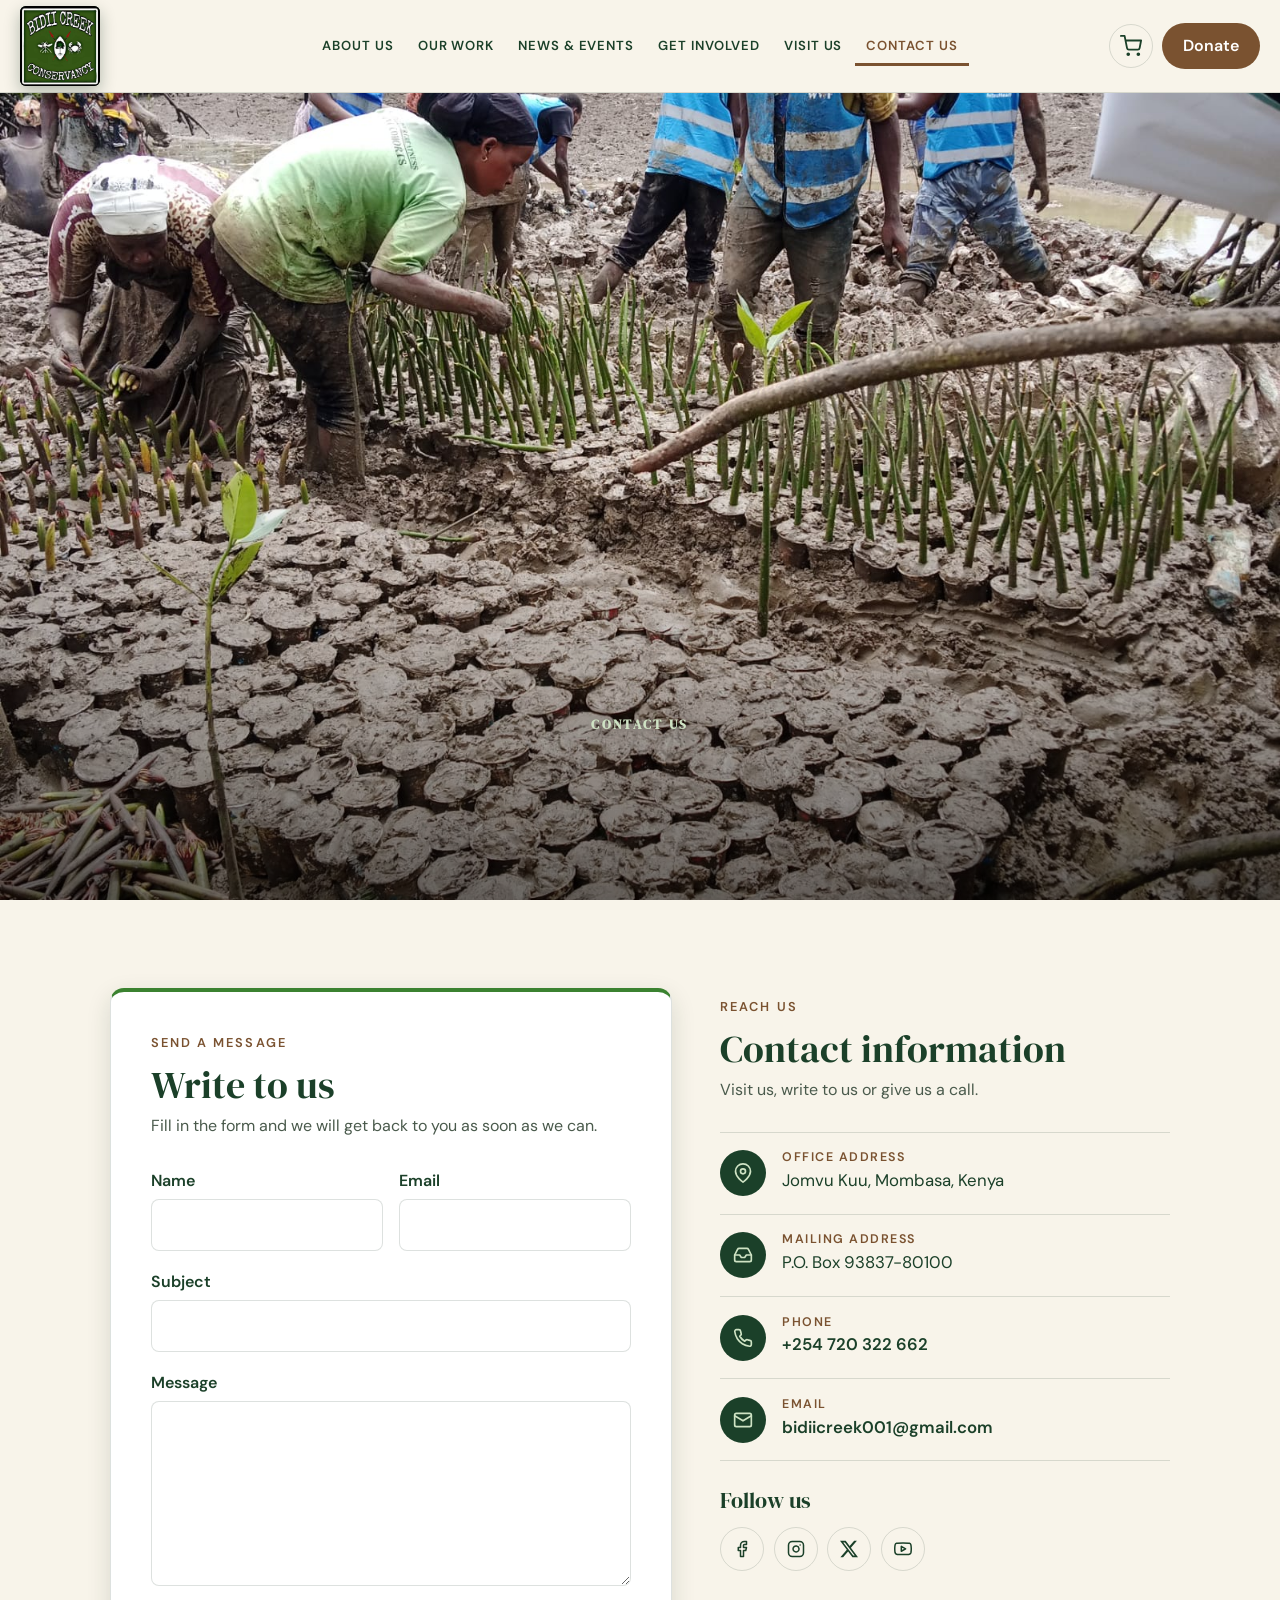
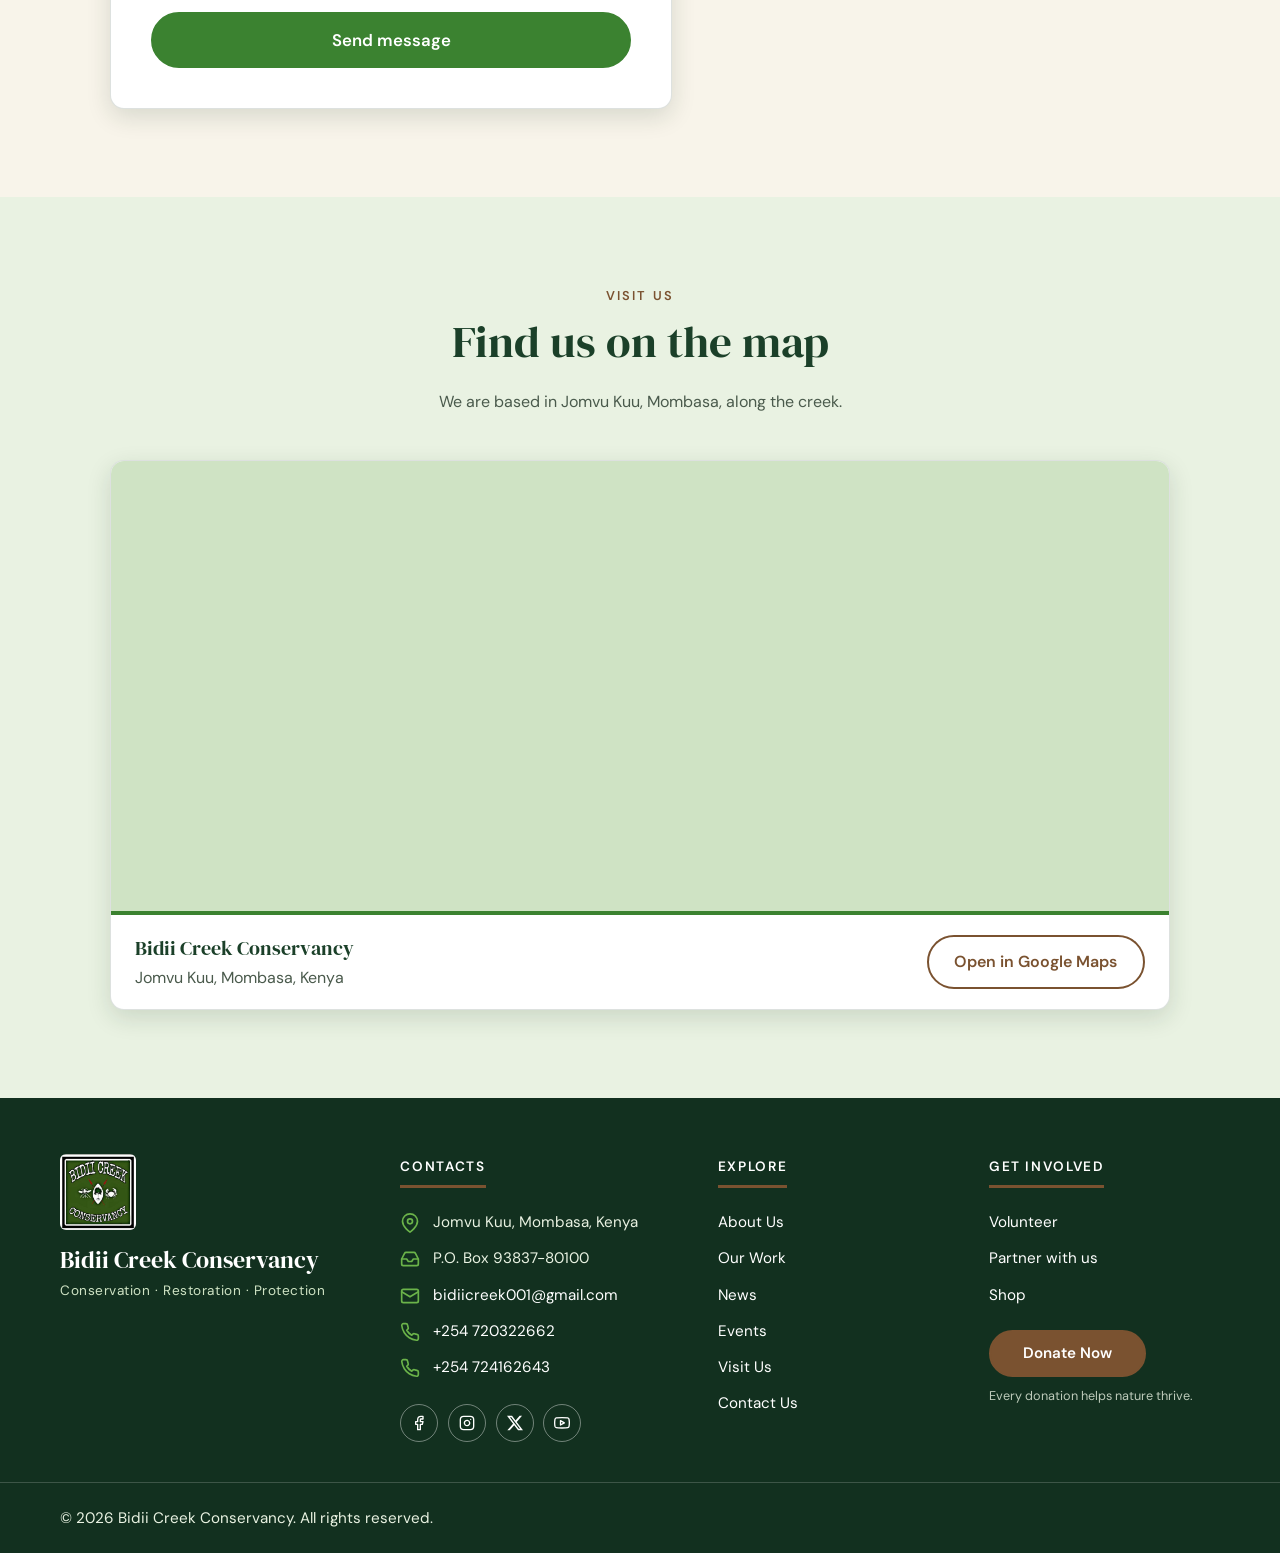
==== commit 9ffc1356: "Add" ====
--- a/Pages/contact.html
+++ b/Pages/contact.html
@@ -22,7 +22,11 @@
   <!-- ===================================================
        1. HERO (full screen, styled in Bidii-style.css)
        =================================================== -->
-  <section class="page-hero" style="background-image: url('../Images/Heros slideshows/H\ index8.jpg');" aria-label="Contact us hero image">
+  <section class="page-hero" style="background-image: url('../Images/Heros\ slideshows/7.jpg');" aria-label="Contact us hero image">
+    
+        <div class="slide-text">
+          <h1 class="slide-eyebrow">Contact Us</h1>
+        </div>
   </section>
 
 
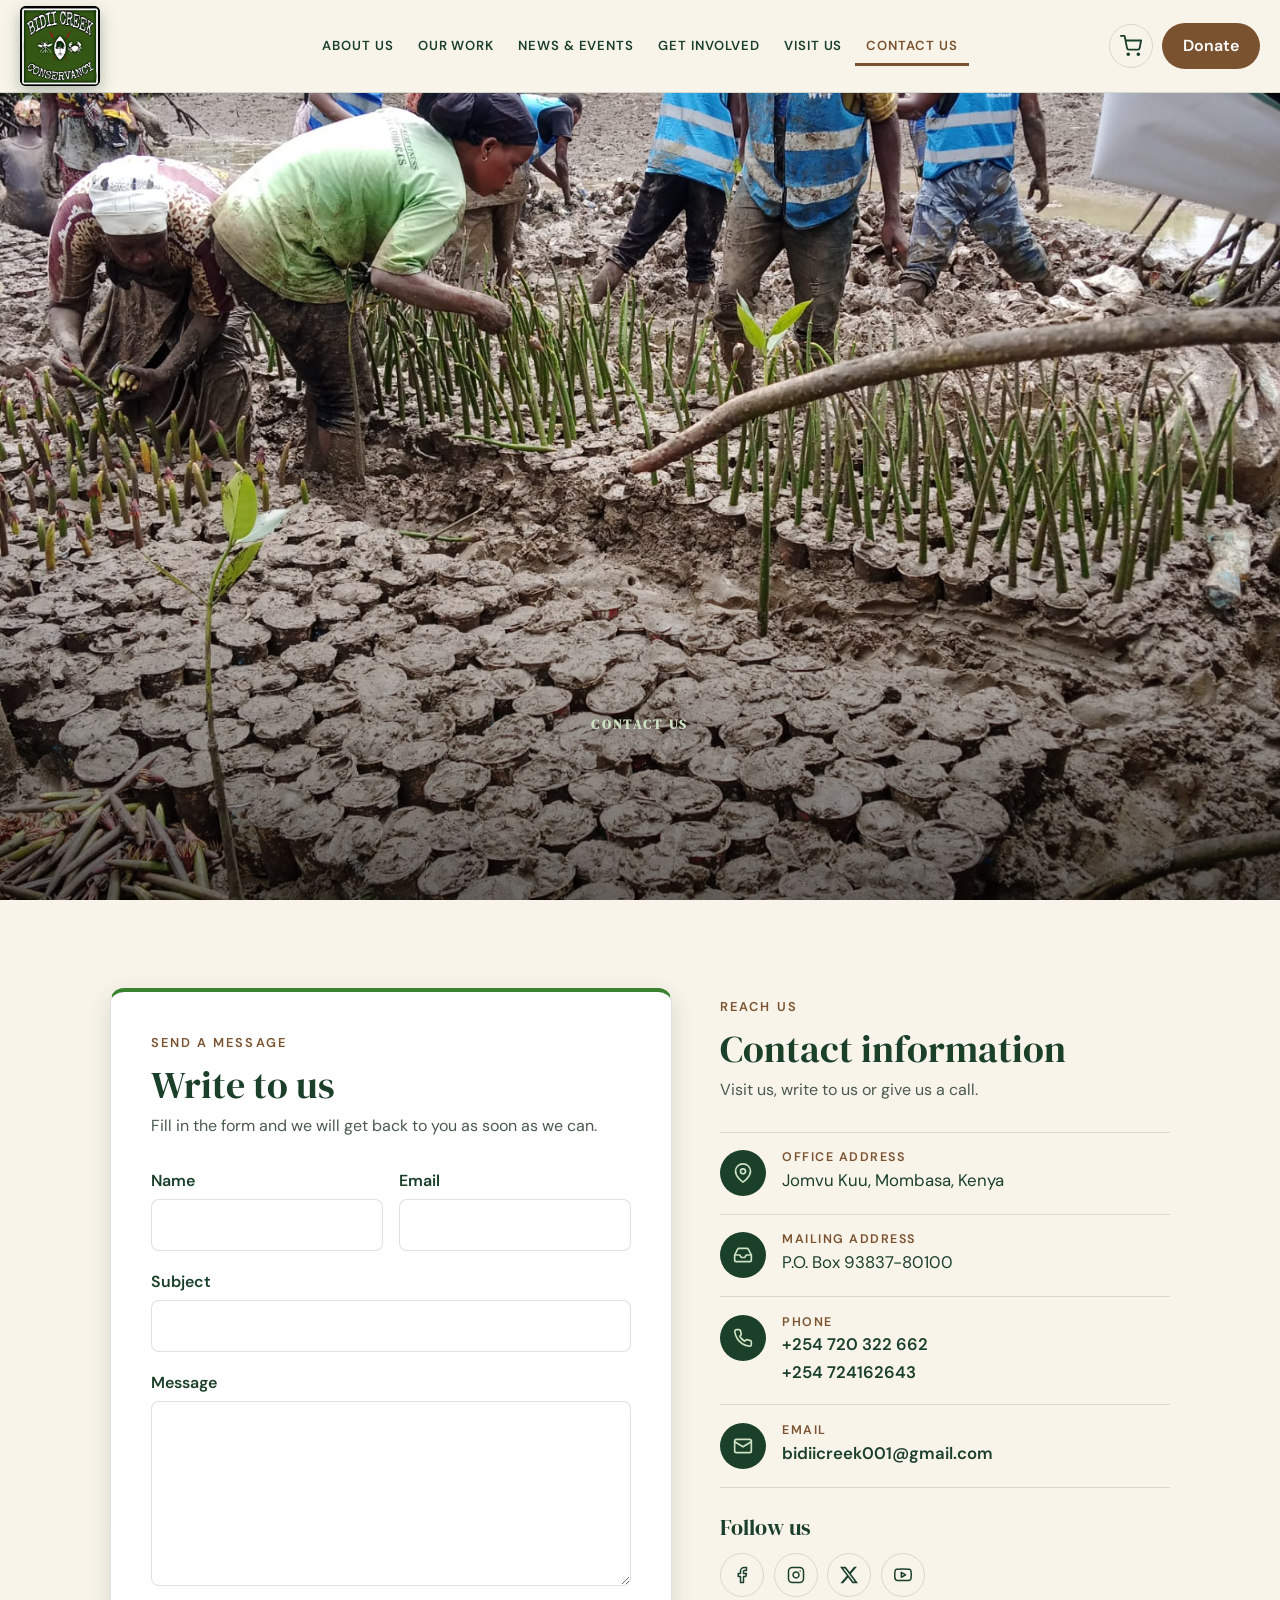
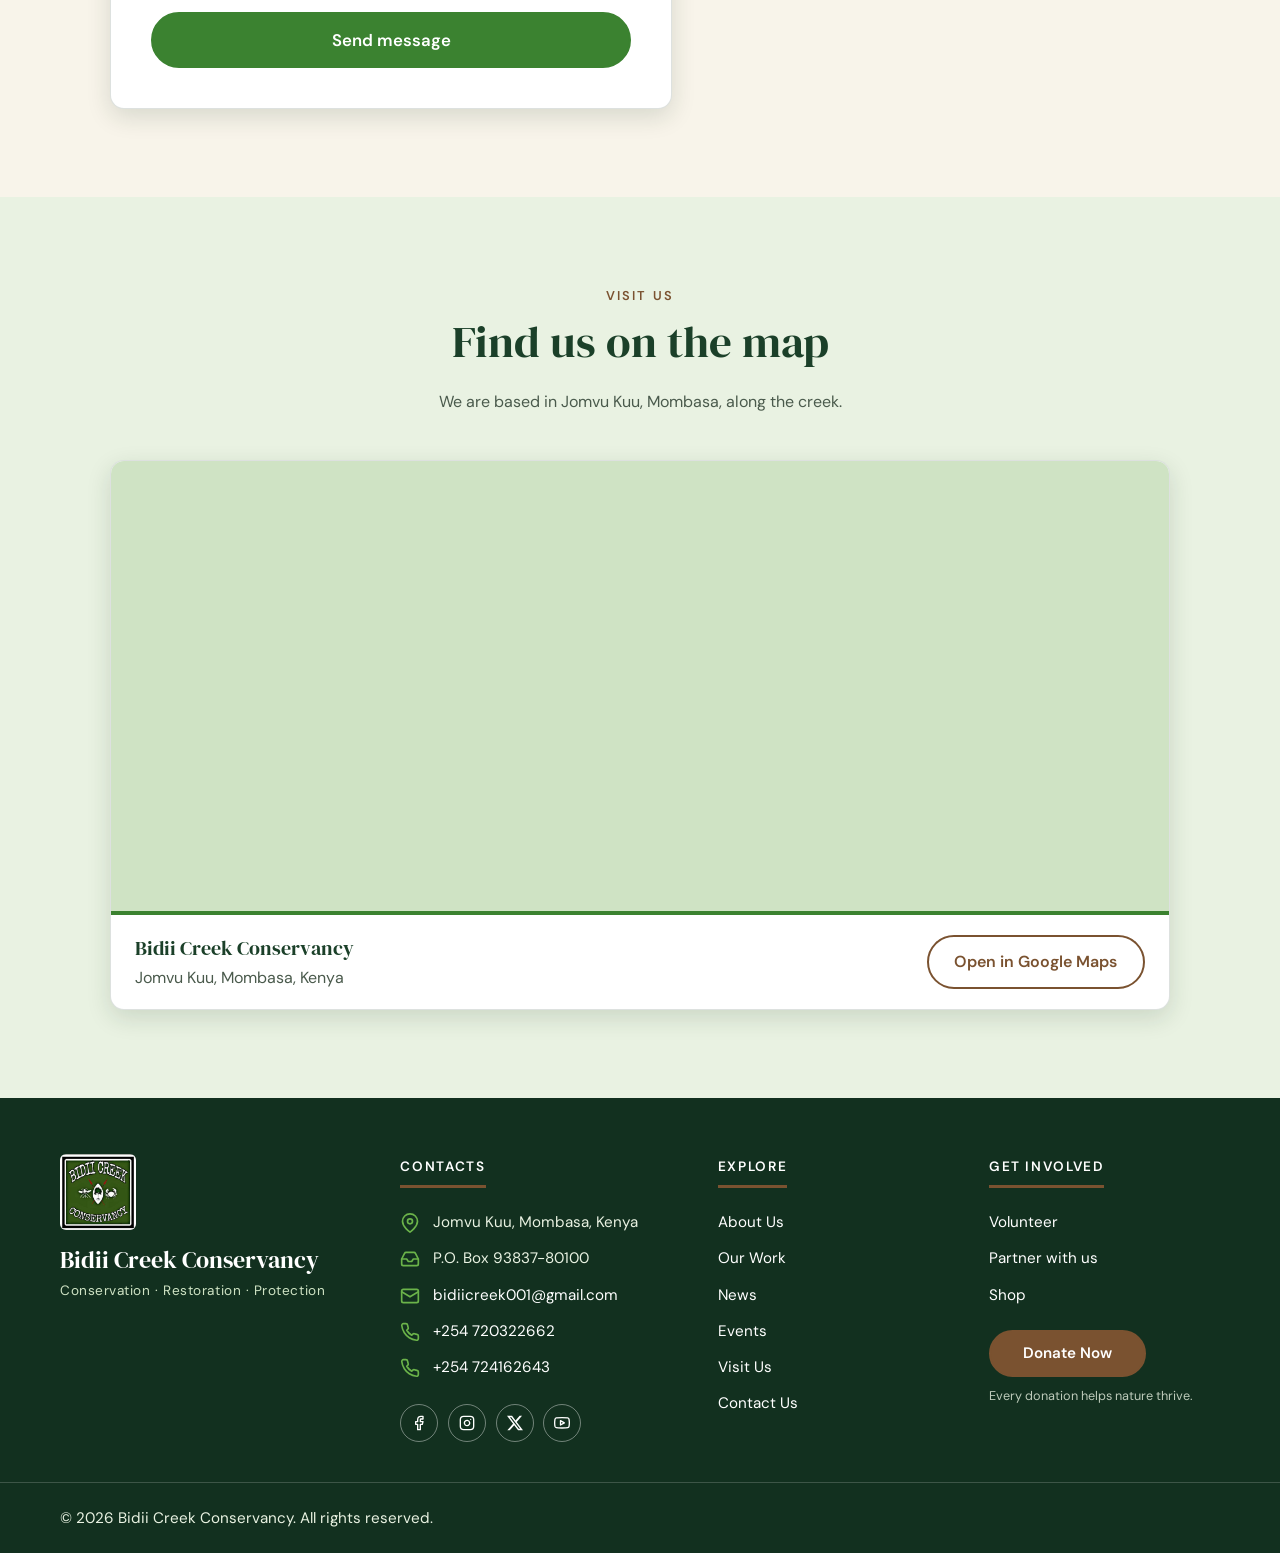
==== commit ae6f13d9: "Add" ====
--- a/Pages/contact.html
+++ b/Pages/contact.html
@@ -101,6 +101,7 @@
               <div>
                 <h3>Phone</h3>
                 <p><a href="tel:+254720322662">+254 720 322 662</a></p>
+                   <p><a href="tel:+254724162643">+254 724162643</a></p>
               </div>
             </li>
             <li class="info-item">
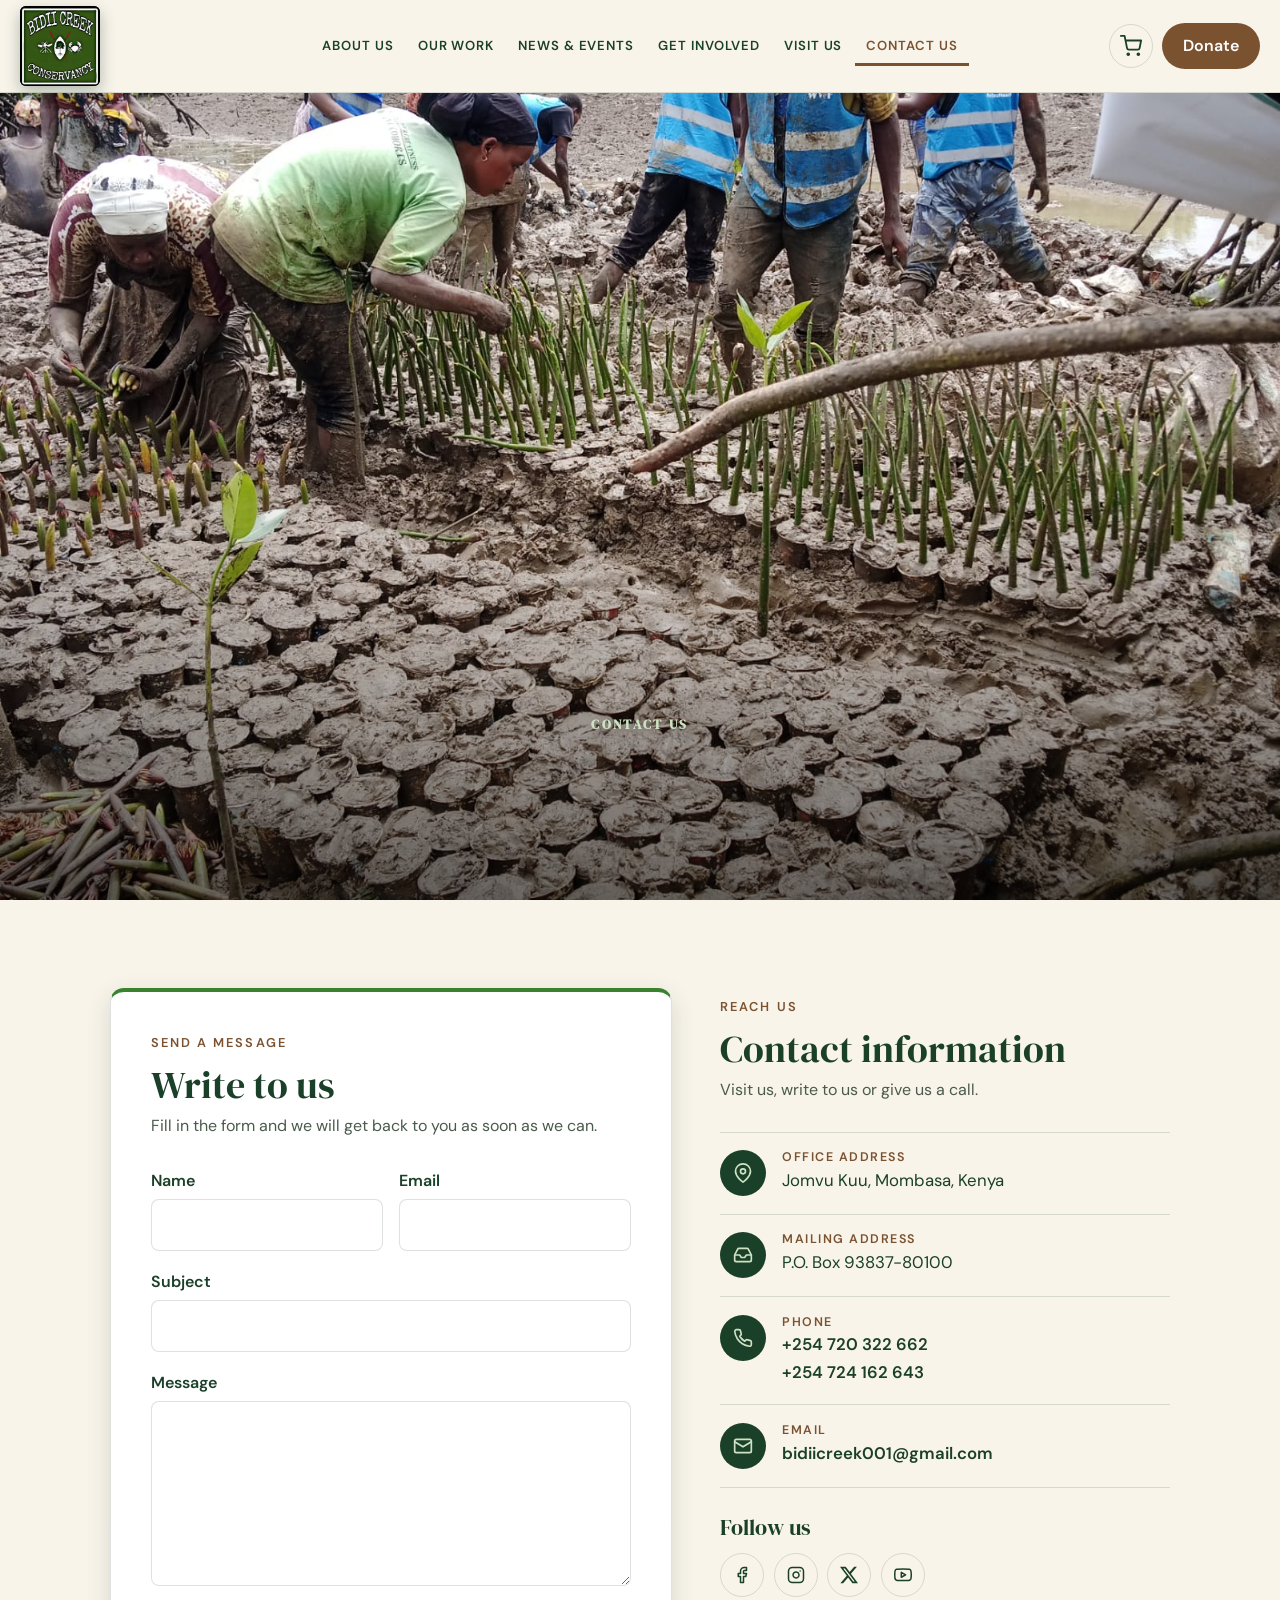
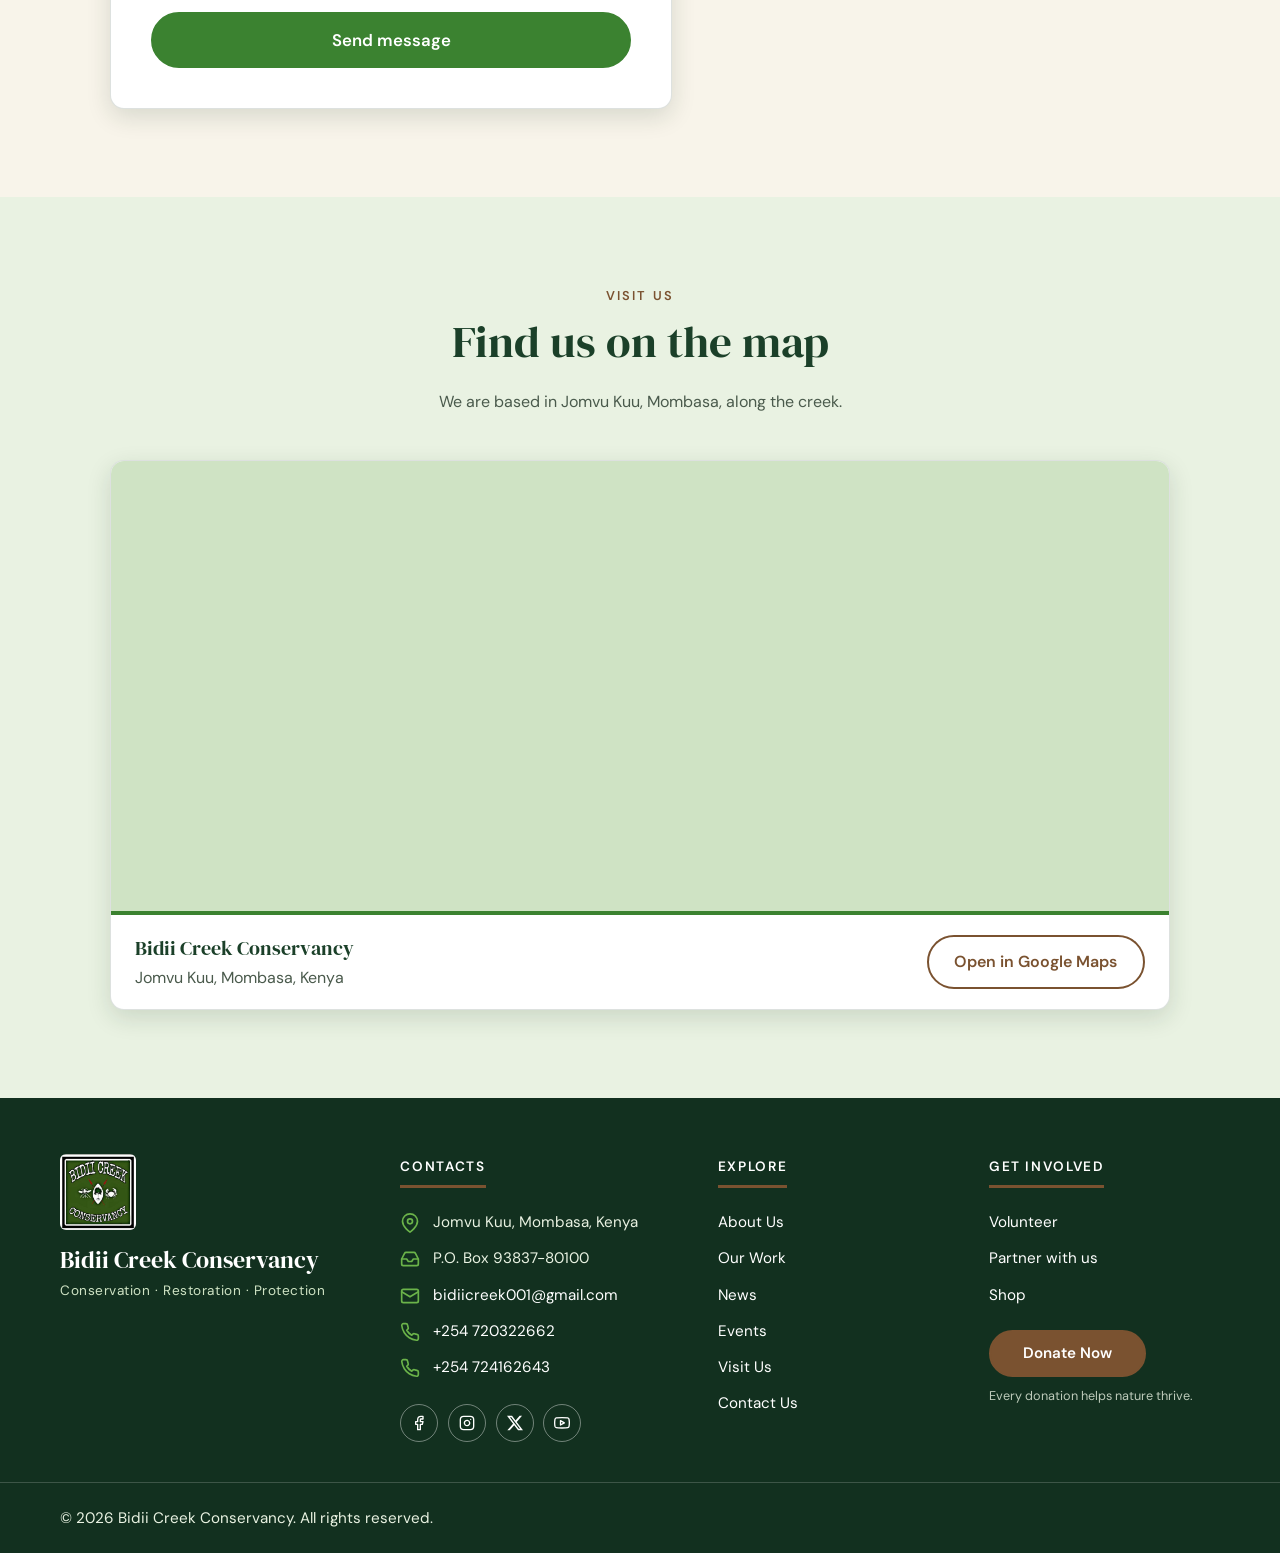
==== commit 229c9a24: "Add" ====
--- a/Pages/contact.html
+++ b/Pages/contact.html
@@ -101,7 +101,7 @@
               <div>
                 <h3>Phone</h3>
                 <p><a href="tel:+254720322662">+254 720 322 662</a></p>
-                   <p><a href="tel:+254724162643">+254 724162643</a></p>
+                   <p><a href="tel:+254724162643">+254 724 162 643</a></p>
               </div>
             </li>
             <li class="info-item">
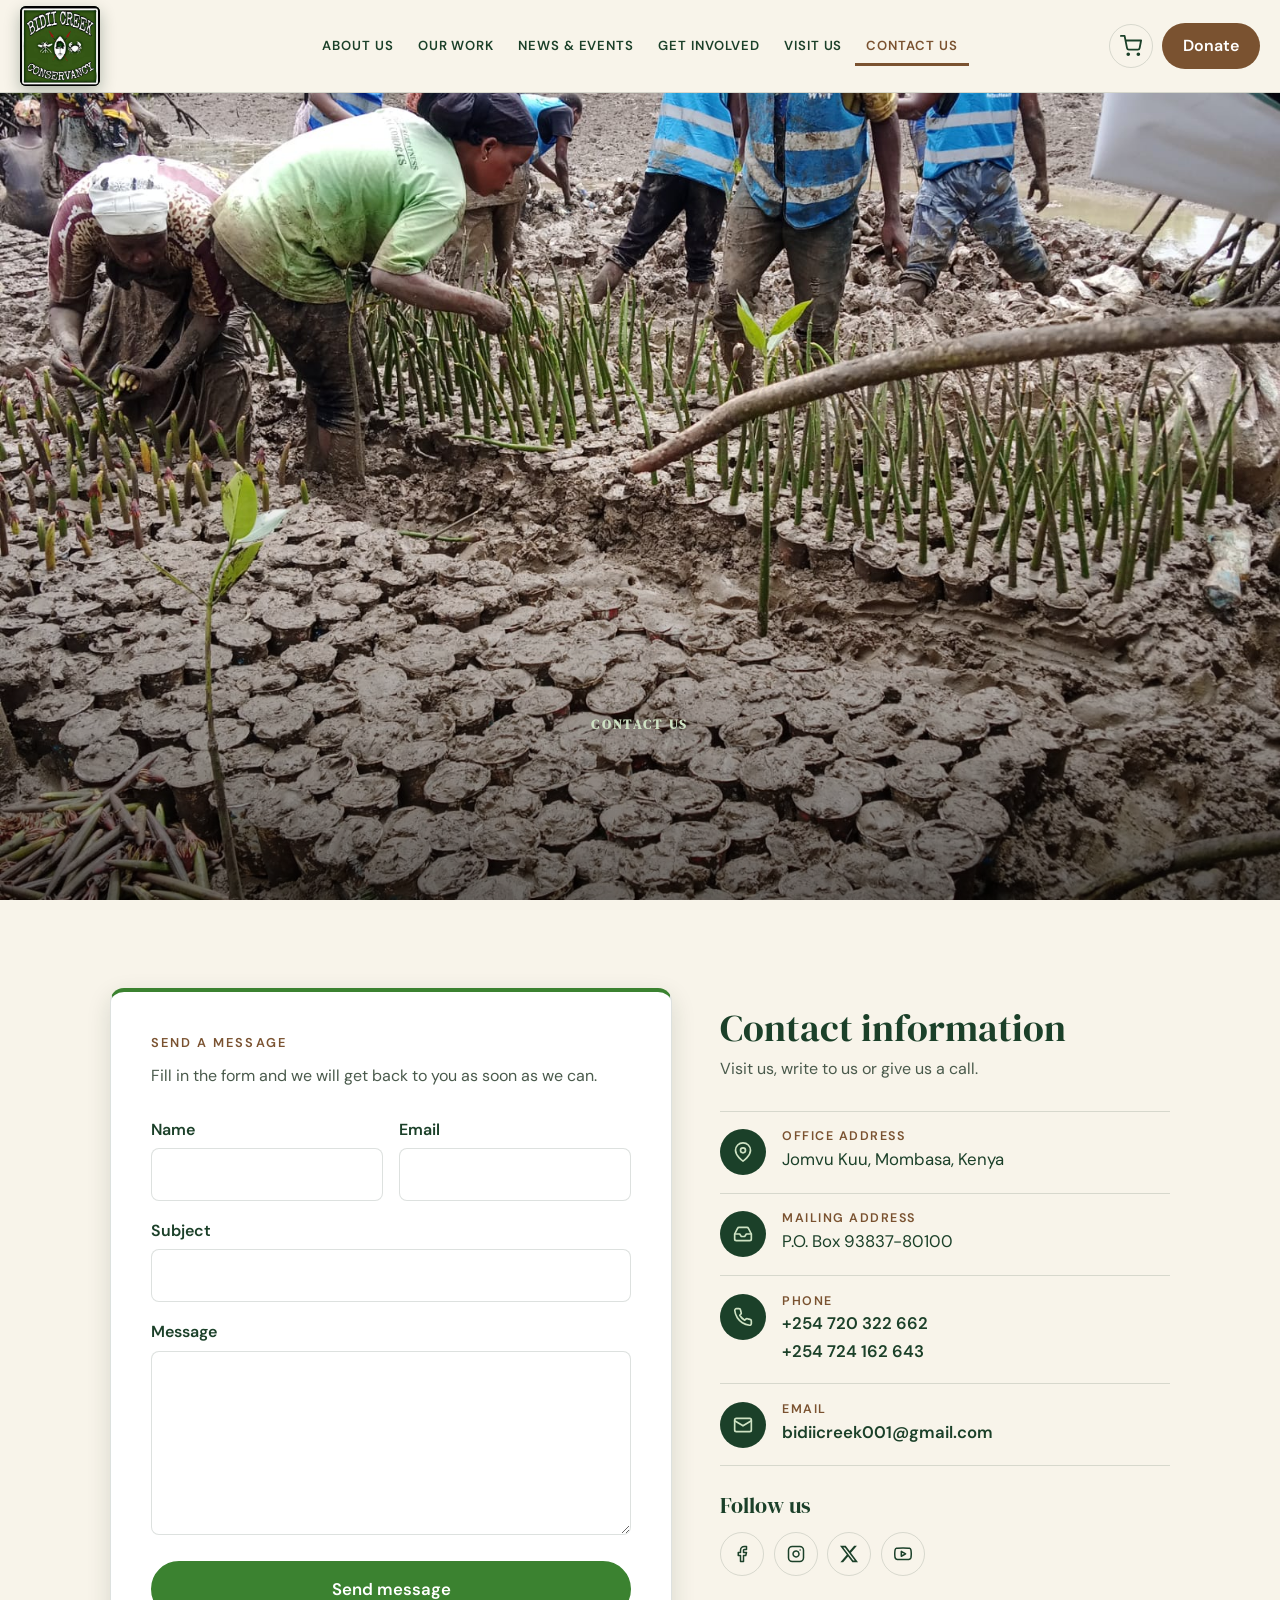
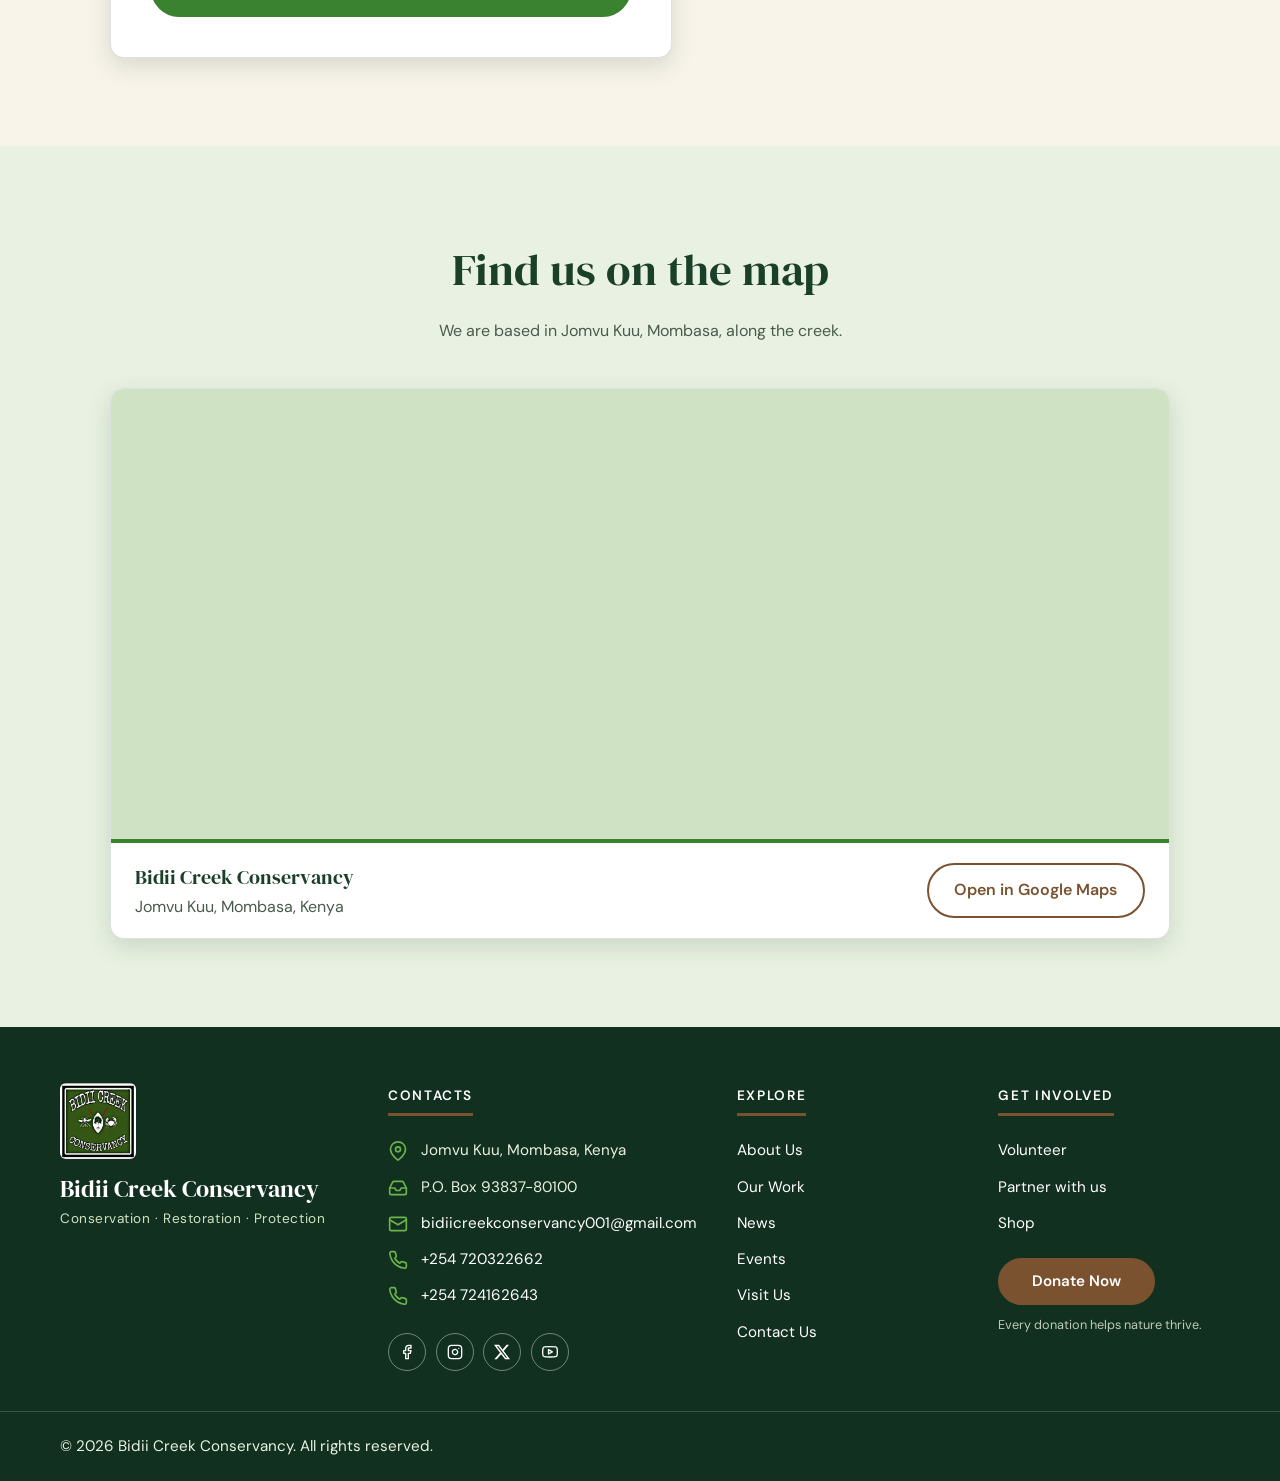
==== commit cc62c6ab: "Add" ====
--- a/Pages/contact.html
+++ b/Pages/contact.html
@@ -14,14 +14,10 @@
 </head>
 <body>
 
-<!-- Header is filled in by Bidii-script.js (same menu on every page) -->
 <header class="site"></header>
 
 <main id="main">
 
-  <!-- ===================================================
-       1. HERO (full screen, styled in Bidii-style.css)
-       =================================================== -->
   <section class="page-hero" style="background-image: url('../Images/Heros\ slideshows/7.jpg');" aria-label="Contact us hero image">
     
         <div class="slide-text">
@@ -30,17 +26,13 @@
   </section>
 
 
-  <!-- ===================================================
-       2. WRITE TO US (left) + CONTACT INFORMATION (right)
-       =================================================== -->
   <section class="section" id="contact" aria-label="Contact us">
     <div class="container">
       <div class="contact-split">
 
-        <!-- LEFT: message form -->
         <div class="form-card" id="write">
           <p class="eyebrow">Send a message</p>
-          <h2>Write to us</h2>
+          <h2></h2>
           <p class="lead">Fill in the form and we will get back to you as soon as we can.</p>
 
           <form id="contactForm" novalidate>
@@ -63,7 +55,7 @@
               </div>
             </div>
 
-            <!-- Spam trap: real visitors never see or fill this -->
+
             <div class="hp" aria-hidden="true">
               <label>Leave this empty <input id="cWebsite" name="website" tabindex="-1" autocomplete="off"></label>
             </div>
@@ -74,10 +66,8 @@
           <div class="form-status" id="cStatus" role="status" aria-live="polite" tabindex="-1" hidden></div>
         </div>
 
-        <!-- RIGHT: contact information
-             EDIT: these details (they are also in the footer, in Bidii-script.js) -->
         <aside class="contact-info" id="info" aria-labelledby="info-title">
-          <p class="eyebrow">Reach us</p>
+          <p class="eyebrow"></p>
           <h2 id="info-title">Contact information</h2>
           <p class="lead">Visit us, write to us or give us a call.</p>
 
@@ -137,16 +127,11 @@
   </section>
 
 
-  <!-- ===================================================
-       3. LOCATION AND MAP
-       EDIT: to pin your exact spot, open Google Maps, find the
-       office, choose Share > Embed a map, and paste its src below.
-       =================================================== -->
   <section class="section alt" id="location" aria-labelledby="map-title">
     <div class="container">
 
       <div class="section-head">
-        <p class="eyebrow">Visit us</p>
+        <p class="eyebrow"></p>
         <h2 id="map-title">Find us on the map</h2>
         <p>We are based in Jomvu Kuu, Mombasa, along the creek.</p>
       </div>
@@ -170,7 +155,6 @@
 
 </main>
 
-<!-- Footer is added by Bidii-script.js (same footer on every page) -->
 
 <script src="../Bidii script.js"></script>
 <script>
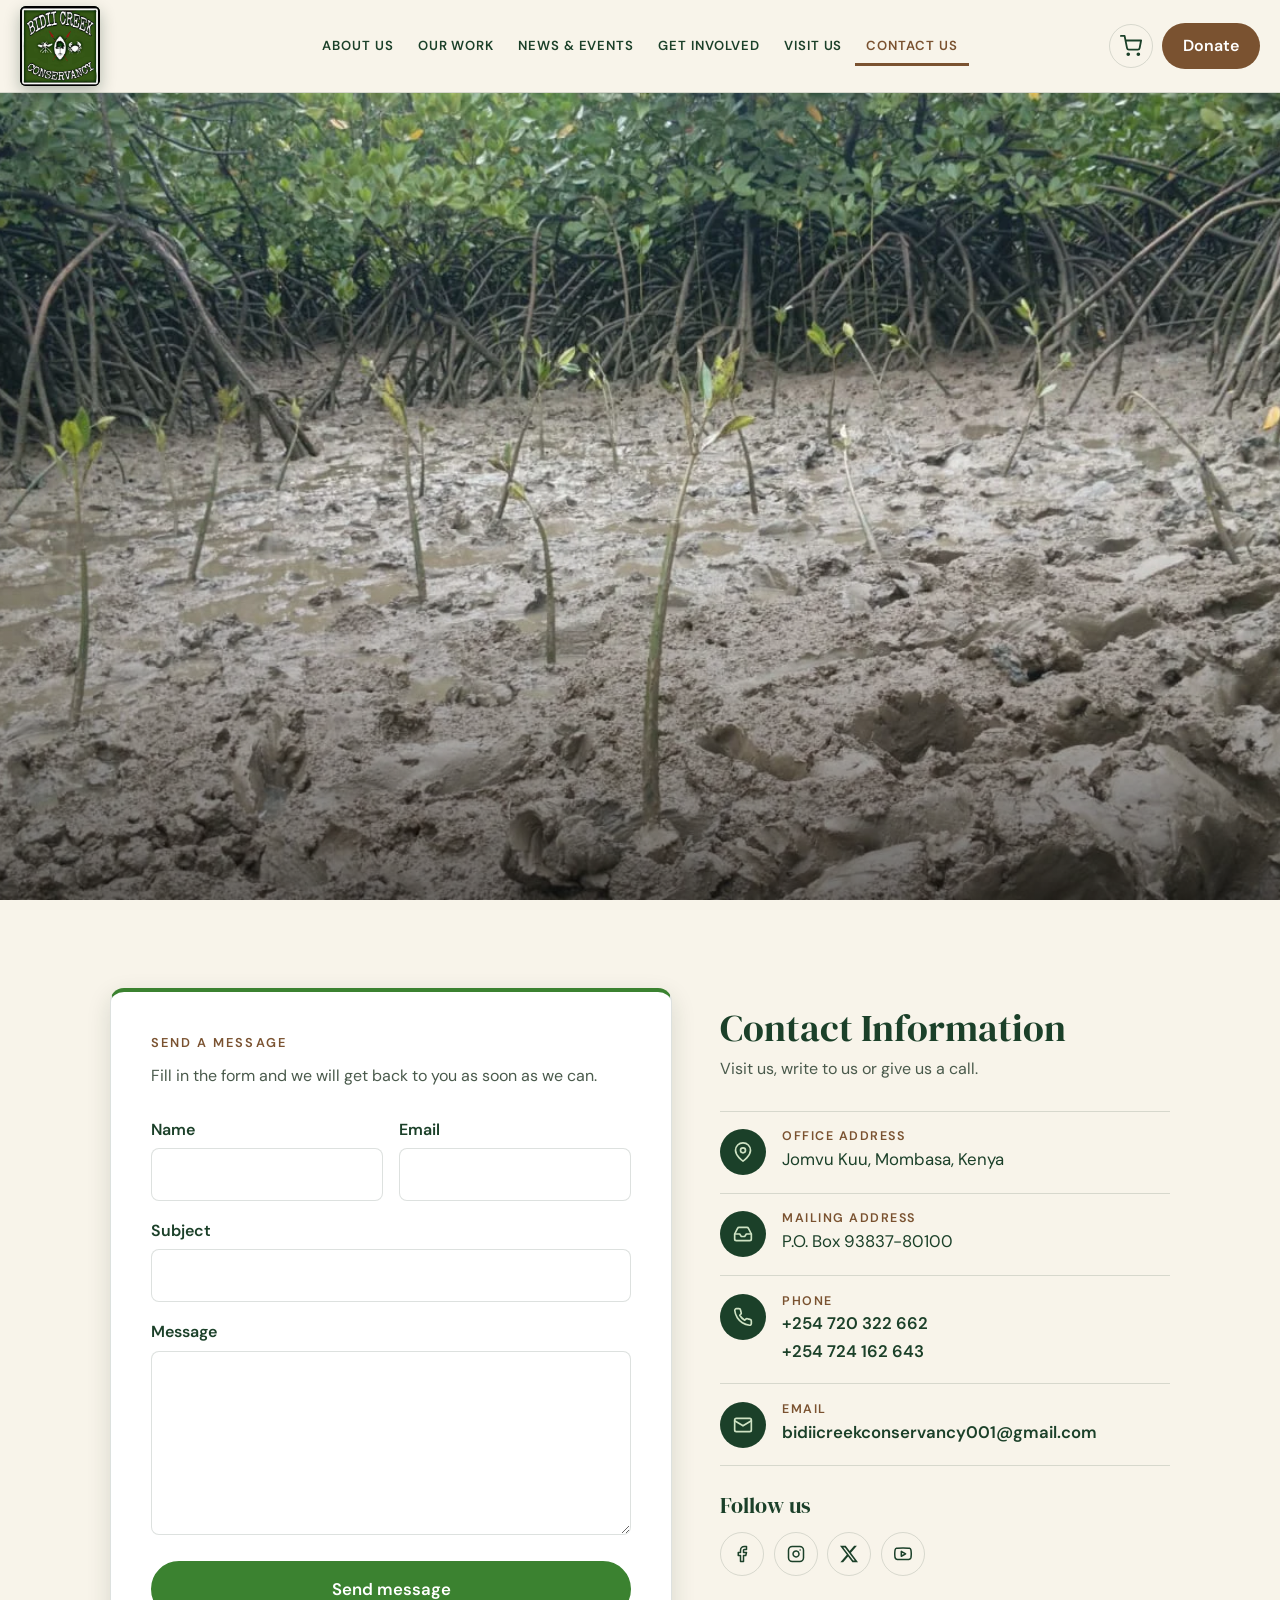
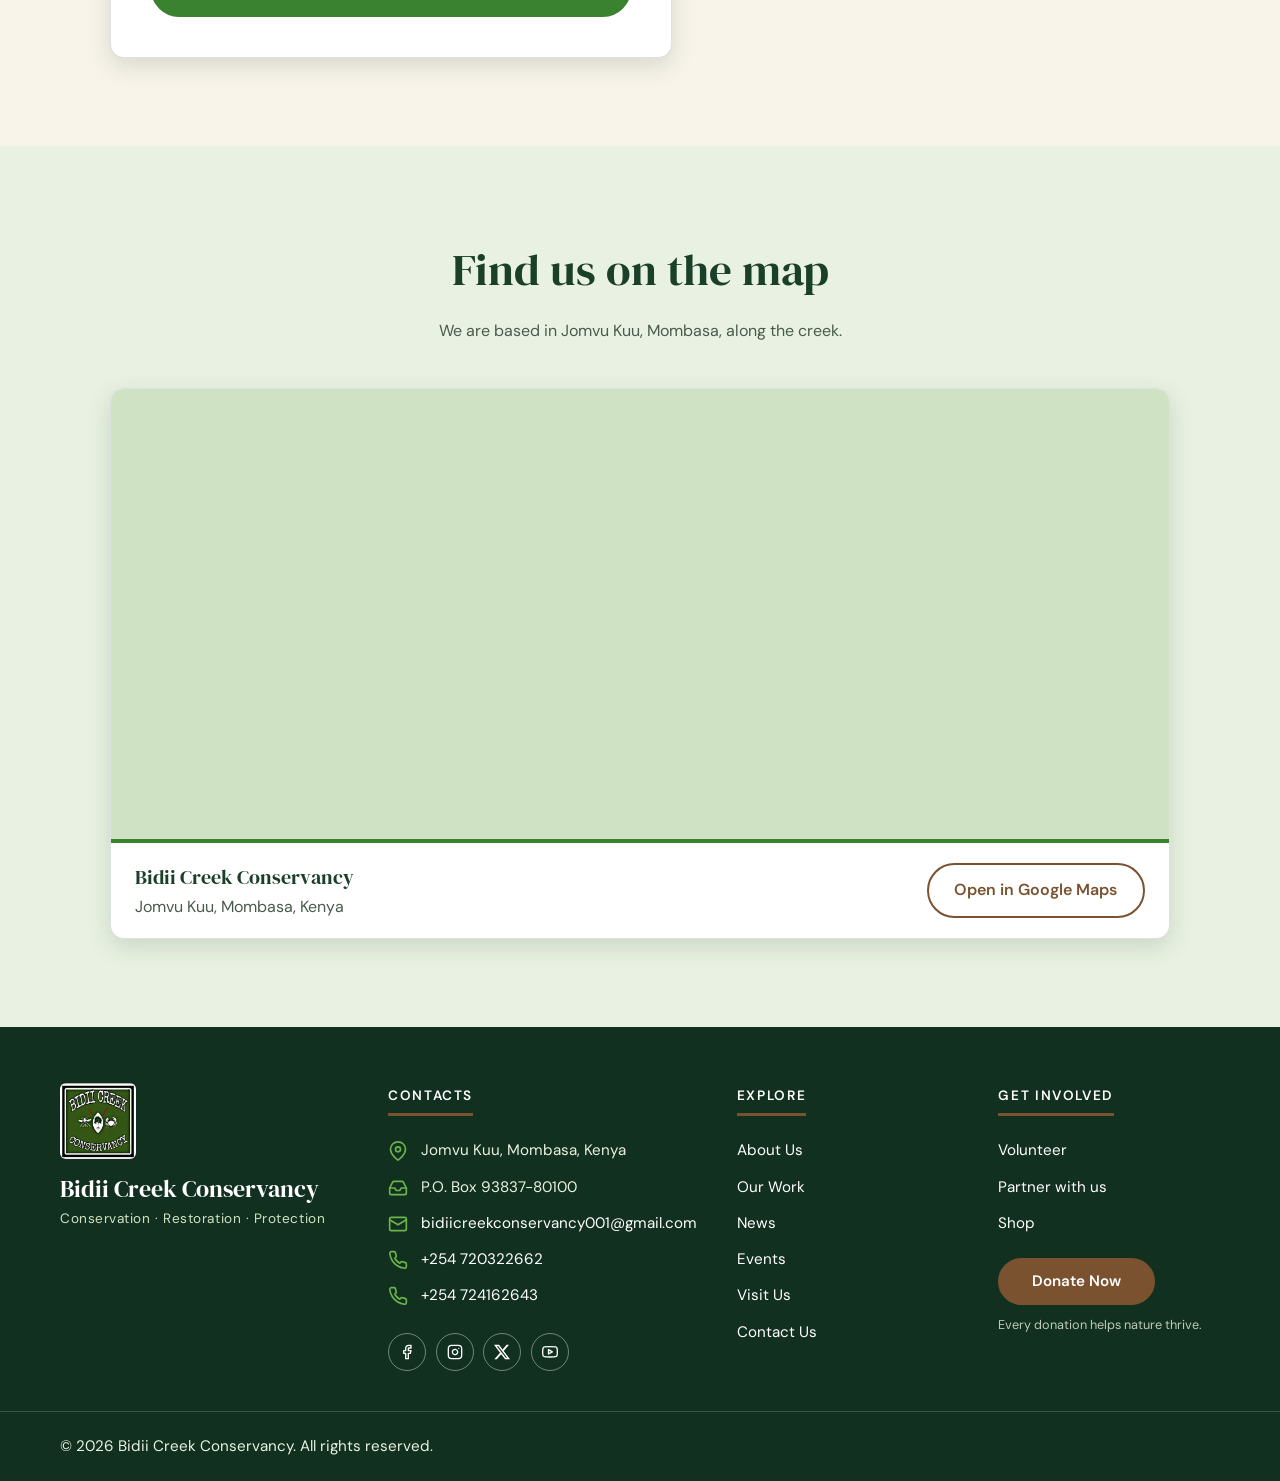
==== commit 957bd30b: "Add" ====
--- a/Pages/contact.html
+++ b/Pages/contact.html
@@ -18,11 +18,9 @@
 
 <main id="main">
 
-  <section class="page-hero" style="background-image: url('../Images/Heros\ slideshows/7.jpg');" aria-label="Contact us hero image">
+  <section class="page-hero" style="background-image: url('../Images/Heros slideshows/contact.webp');" aria-label="Contact us hero image">
     
-        <div class="slide-text">
-          <h1 class="slide-eyebrow">Contact Us</h1>
-        </div>
+    
   </section>
 
 
@@ -68,7 +66,7 @@
 
         <aside class="contact-info" id="info" aria-labelledby="info-title">
           <p class="eyebrow"></p>
-          <h2 id="info-title">Contact information</h2>
+          <h2 id="info-title">Contact Information</h2>
           <p class="lead">Visit us, write to us or give us a call.</p>
 
           <ul class="info-list">
@@ -98,7 +96,7 @@
               <span class="info-icon"><svg viewBox="0 0 24 24" fill="none" stroke="currentColor" stroke-width="2" stroke-linecap="round" stroke-linejoin="round" aria-hidden="true"><rect x="2" y="4" width="20" height="16" rx="2"/><path d="m22 7-10 6L2 7"/></svg></span>
               <div>
                 <h3>Email</h3>
-                <p><a href="mailto:bidiicreek001@gmail.com" id="contactEmail">bidiicreek001@gmail.com</a></p>
+                <p><a href="mailto:bidiicreekconservancy001@gmail.com" id="contactEmail">bidiicreekconservancy001@gmail.com</a></p>
               </div>
             </li>
           </ul>
--- a/Bidii style.css
+++ b/Bidii style.css
@@ -528,29 +528,48 @@
   .news-item > div { padding: .8rem .9rem .8rem 0; }
   .news-item p { display: none; }
 }
-/* ---------- Partners ---------- */
+/* ---------- Partners (home page): logos scrolling in a continuous loop ---------- */
 .partners { background: var(--paper); }
 .partners .section-head { max-width: 720px; }
 
-.partner-grid {
-  list-style: none; margin: 0; padding: 0;
-  display: grid; gap: 1.25rem;
-  grid-template-columns: repeat(auto-fit, minmax(160px, 1fr));
-}
+.partner-marquee {
+  overflow: hidden;
+  /* logos fade in and out at the edges */
+  -webkit-mask-image: linear-gradient(to right, transparent, #000 8%, #000 92%, transparent);
+          mask-image: linear-gradient(to right, transparent, #000 8%, #000 92%, transparent);
+}
+.partner-track {
+  list-style: none; margin: 0; padding: .5rem 0;
+  display: flex; width: max-content;
+  animation: partner-scroll 45s linear infinite;   /* bigger number = slower */
+}
+.partner-marquee:hover .partner-track { animation-play-state: paused; }   /* pause on hover */
+@keyframes partner-scroll {
+  from { transform: translateX(0); }
+  to   { transform: translateX(-50%); }            /* moves exactly one set, then repeats */
+}
+
 .partner {
-  display: grid; place-items: center;
-  height: 120px; padding: 1.25rem;
+  flex: none; display: grid; place-items: center;
+  width: 140px; height: 84px; padding: .8rem;
+  margin-right: 1.1rem;                            /* spacing (margin, not gap, keeps the loop seamless) */
   background: var(--white); border: 1px solid var(--line);
   border-radius: var(--radius);
 }
-.partner img {
-  max-width: 100%; max-height: 70px; width: auto; object-fit: contain;
-}
+.partner img { max-width: 100%; max-height: 48px; width: auto; object-fit: contain; }
 
 @media (max-width: 600px) {
-  .partner-grid { grid-template-columns: repeat(2, 1fr); gap: .9rem; }
-  .partner { height: 96px; padding: 1rem; }
-  .partner img { max-height: 56px; }
+  .partner { width: 112px; height: 70px; padding: .6rem; margin-right: .8rem; }
+  .partner img { max-height: 38px; }
+  .partner-track { animation-duration: 35s; }
+}
+
+/* Visitors who prefer less motion: no scrolling, one set of logos centred */
+@media (prefers-reduced-motion: reduce) {
+  .partner-marquee { -webkit-mask-image: none; mask-image: none; }
+  .partner-track { animation: none; width: auto; flex-wrap: wrap; justify-content: center; gap: 1rem; padding: 0 1.25rem; }
+  .partner { margin-right: 0; }
+  .partner[aria-hidden="true"] { display: none; }
 }
 /* Activities in the creek: list inside the boat rides card */
 .activity-list { list-style: none; margin: 0; padding: 0; }
